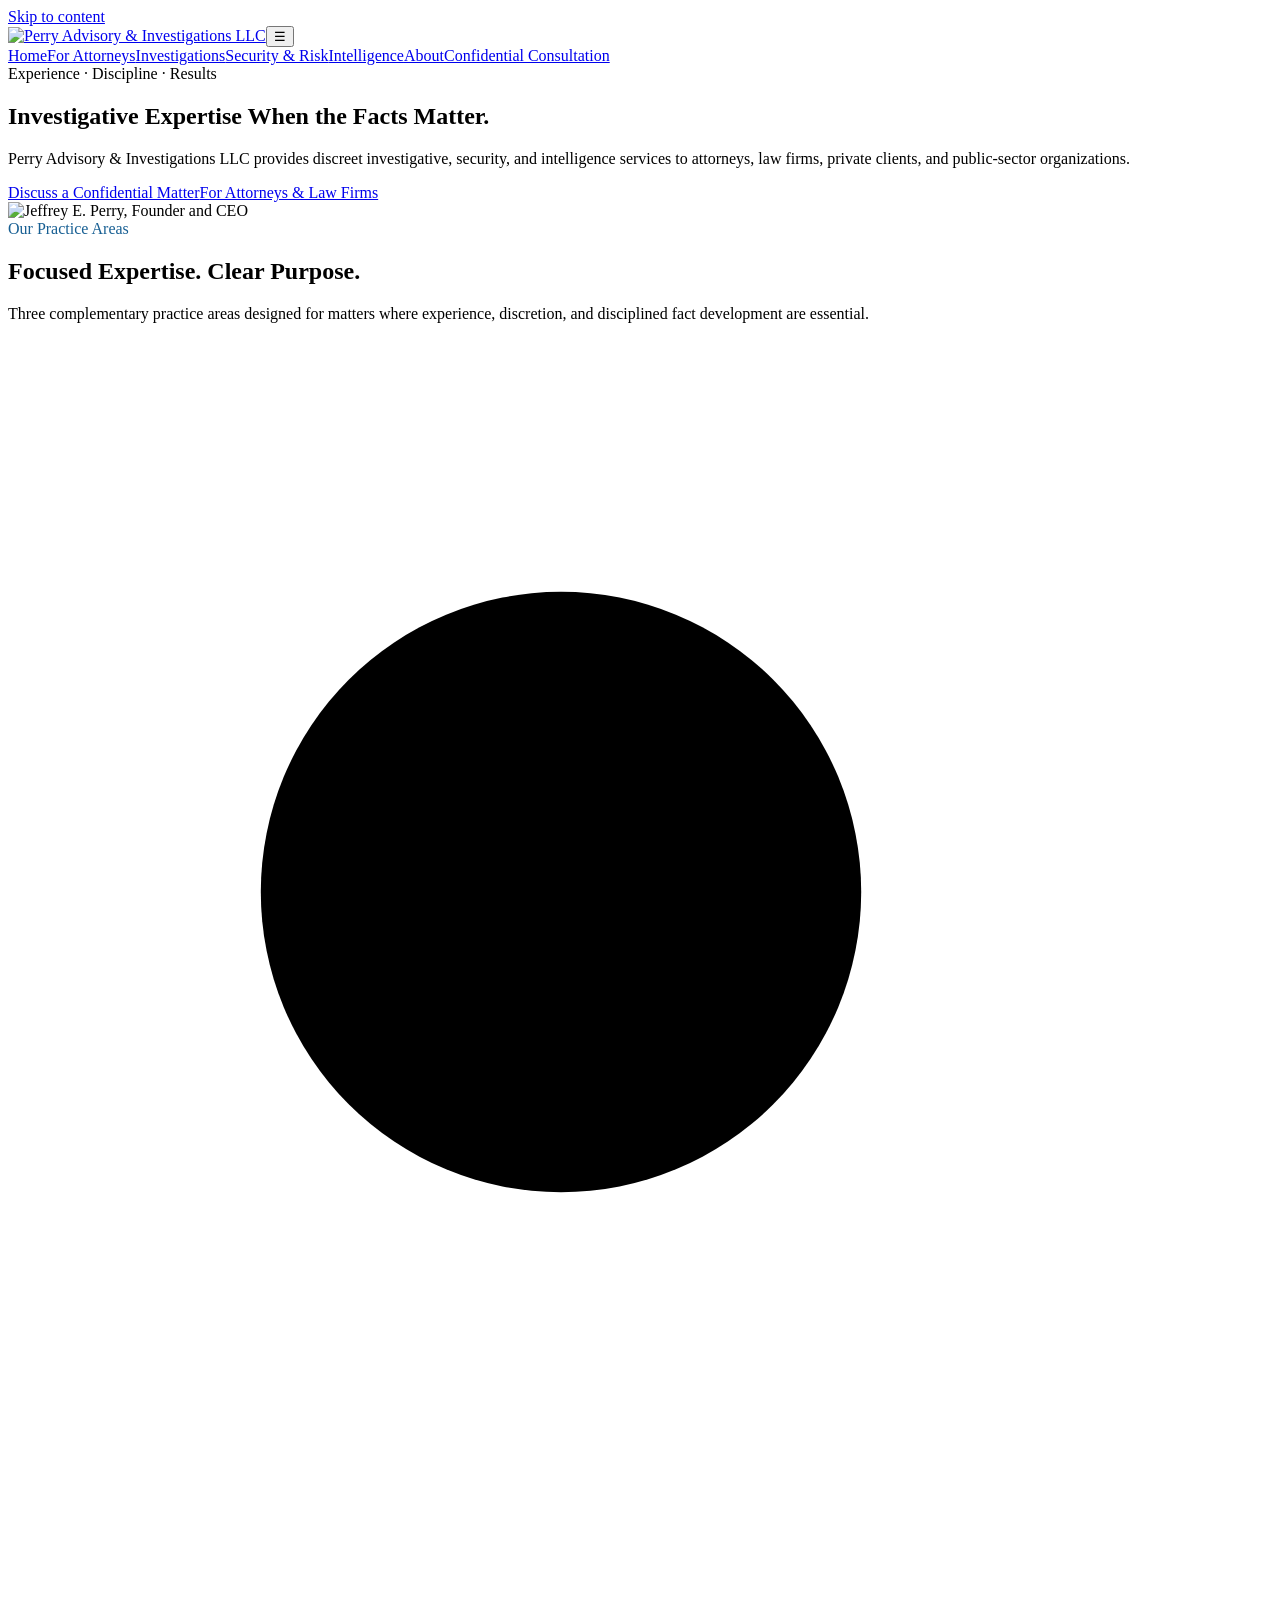
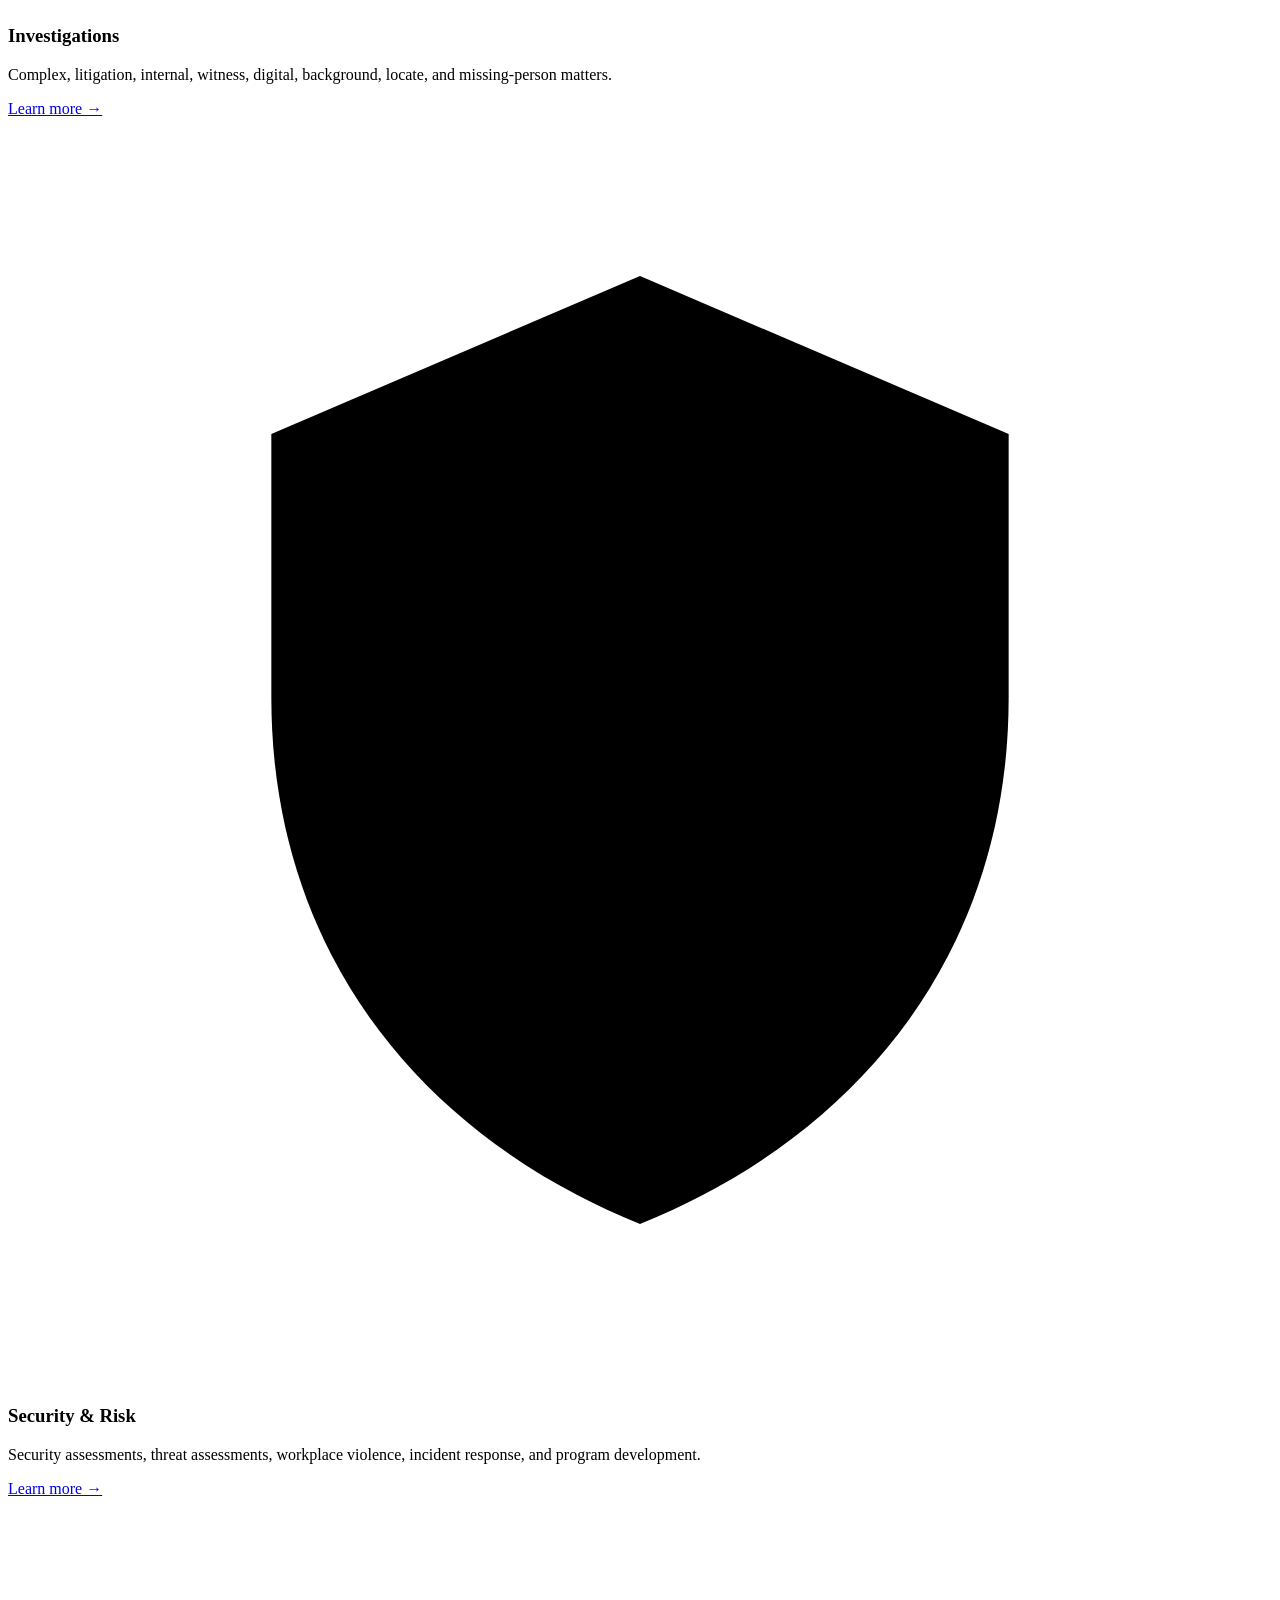
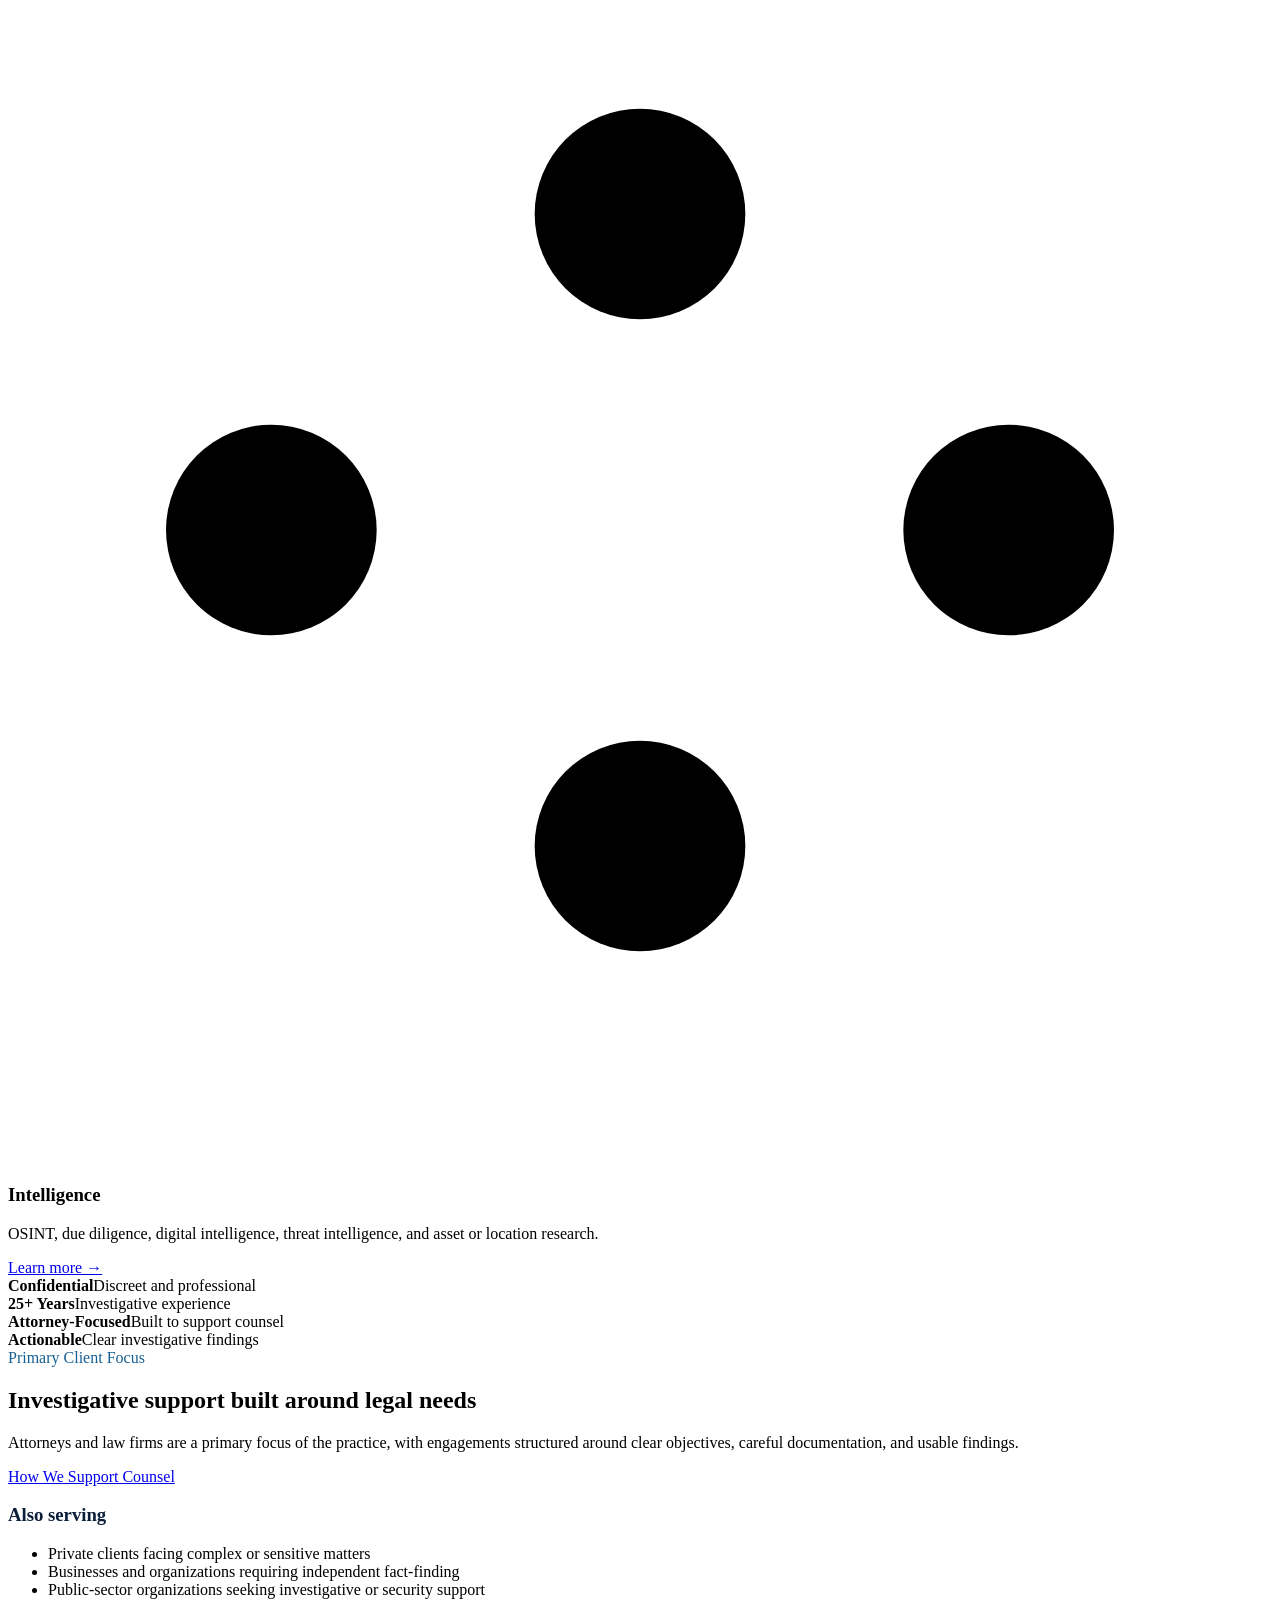
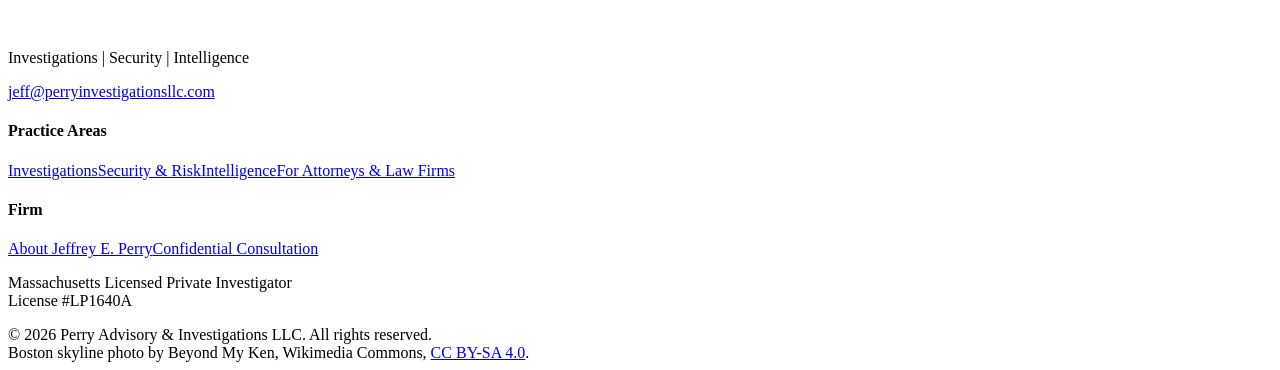
==== index.html @ 4109b333 "Add files via upload" ====
<!doctype html><html lang="en"><head><meta charset="utf-8"><meta name="viewport" content="width=device-width,initial-scale=1"><title>Home | Perry Advisory & Investigations LLC</title><meta name="description" content="Investigations, security, and intelligence services for attorneys, law firms, private clients, and public-sector organizations."><meta name="robots" content="index,follow"><link rel="canonical" href="https://perryinvestigationsllc.com/"><meta property="og:title" content="Home | Perry Advisory & Investigations LLC"><meta property="og:description" content="Investigations, security, and intelligence services for attorneys, law firms, private clients, and public-sector organizations."><meta property="og:type" content="website"><meta property="og:site_name" content="Perry Advisory & Investigations LLC"><meta name="theme-color" content="#0b1f3a"><link rel="icon" type="image/png" href="assets/pai-logo.png"><link rel="stylesheet" href="assets/styles.css"><script type="application/ld+json">{"@context":"https://schema.org","@type":"ProfessionalService","name":"Perry Advisory & Investigations LLC","url":"https://perryinvestigationsllc.com","email":"mailto:jeff@perryinvestigationsllc.com","areaServed":["Massachusetts","New England"],"founder":{"@type":"Person","name":"Jeffrey E. Perry"},"description":"Investigative, security, and intelligence services for attorneys, law firms, private clients, and public-sector organizations."}</script></head><body><a class="skip" href="#main">Skip to content</a><header><div class="container topbar"><a class="brand" href="index.html" aria-label="Perry Advisory & Investigations home"><img src="assets/pai-logo.png" alt="Perry Advisory & Investigations LLC"></a><button class="menu-btn" aria-expanded="false" aria-controls="site-nav" aria-label="Open navigation">☰</button><nav class="nav" id="site-nav"><a class="active" href="index.html">Home</a><a class="" href="attorneys.html">For Attorneys</a><a class="" href="investigations.html">Investigations</a><a class="" href="security.html">Security & Risk</a><a class="" href="intelligence.html">Intelligence</a><a class="" href="about.html">About</a><a class="nav-cta" href="consultation.html">Confidential Consultation</a></nav></div></header><main id="main"><section class="hero"><div class="container hero-inner"><div><div class="eyebrow">Experience · Discipline · Results</div><h1>Investigative Expertise <span class="gold">When the Facts Matter.</span></h1><p>Perry Advisory & Investigations LLC provides discreet investigative, security, and intelligence services to attorneys, law firms, private clients, and public-sector organizations.</p><div class="hero-actions"><a class="button" href="consultation.html">Discuss a Confidential Matter</a><a class="button-outline" href="attorneys.html">For Attorneys & Law Firms</a></div></div><div class="portrait-wrap"><img class="portrait" src="assets/jeffrey-perry.png" alt="Jeffrey E. Perry, Founder and CEO"></div></div></section>
<section class="section"><div class="container center"><div class="eyebrow" style="color:#175f93">Our Practice Areas</div><h2>Focused Expertise. Clear Purpose.</h2><p class="lead">Three complementary practice areas designed for matters where experience, discretion, and disciplined fact development are essential.</p><div class="cards"><article class="card"><div class="icon" aria-hidden="true"><svg viewBox="0 0 24 24"><circle cx="10.5" cy="10.5" r="5.7"></circle><path d="M15 15l5 5"></path><path d="M8.5 8.2c.8-.9 2.2-1.3 3.5-.9"></path></svg></div><h3>Investigations</h3><p>Complex, litigation, internal, witness, digital, background, locate, and missing-person matters.</p><a class="link-arrow" href="investigations.html">Learn more →</a></article><article class="card"><div class="icon" aria-hidden="true"><svg viewBox="0 0 24 24"><path d="M12 3l7 3v5c0 4.8-2.8 8.3-7 10-4.2-1.7-7-5.2-7-10V6l7-3z"></path><path d="M9.5 12l1.7 1.7 3.6-4"></path></svg></div><h3>Security & Risk</h3><p>Security assessments, threat assessments, workplace violence, incident response, and program development.</p><a class="link-arrow" href="security.html">Learn more →</a></article><article class="card"><div class="icon" aria-hidden="true"><svg viewBox="0 0 24 24"><circle cx="5" cy="12" r="2"></circle><circle cx="12" cy="6" r="2"></circle><circle cx="19" cy="12" r="2"></circle><circle cx="12" cy="18" r="2"></circle><path d="M6.7 10.8l3.6-3.6M13.7 7.2l3.6 3.6M17.3 13.2l-3.6 3.6M10.3 16.8l-3.6-3.6"></path></svg></div><h3>Intelligence</h3><p>OSINT, due diligence, digital intelligence, threat intelligence, and asset or location research.</p><a class="link-arrow" href="intelligence.html">Learn more →</a></article></div></div></section>
<section class="trust"><div class="container trust-inner"><div class="metric"><strong>Confidential</strong><span>Discreet and professional</span></div><div class="metric"><strong>25+ Years</strong><span>Investigative experience</span></div><div class="metric"><strong>Attorney-Focused</strong><span>Built to support counsel</span></div><div class="metric"><strong>Actionable</strong><span>Clear investigative findings</span></div></div></section>
<section class="section alt"><div class="container split"><div><div class="eyebrow" style="color:#175f93">Primary Client Focus</div><h2>Investigative support built around legal needs</h2><p class="lead">Attorneys and law firms are a primary focus of the practice, with engagements structured around clear objectives, careful documentation, and usable findings.</p><a class="button" href="attorneys.html">How We Support Counsel</a></div><div><h3 style="color:#0b1f3a">Also serving</h3><ul class="clean-list"><li>Private clients facing complex or sensitive matters</li><li>Businesses and organizations requiring independent fact-finding</li><li>Public-sector organizations seeking investigative or security support</li></ul></div></div></section></main><footer><div class="container footer-inner"><div><img class="footer-logo" src="assets/pai-logo.png" alt=""><p>Investigations | Security | Intelligence</p><p><a href="mailto:jeff@perryinvestigationsllc.com">jeff@perryinvestigationsllc.com</a></p></div><div><h4>Practice Areas</h4><a href="investigations.html">Investigations</a><a href="security.html">Security & Risk</a><a href="intelligence.html">Intelligence</a><a href="attorneys.html">For Attorneys & Law Firms</a></div><div><h4>Firm</h4><a href="about.html">About Jeffrey E. Perry</a><a href="consultation.html">Confidential Consultation</a><p>Massachusetts Licensed Private Investigator<br>License #LP1640A</p></div></div><div class="container footer-bottom">© 2026 Perry Advisory & Investigations LLC. All rights reserved.<div class="credit">Boston skyline photo by Beyond My Ken, Wikimedia Commons, <a href="https://creativecommons.org/licenses/by-sa/4.0/" target="_blank" rel="noopener">CC BY-SA 4.0</a>.</div></div></footer><script src="assets/site.js"></script></body></html>
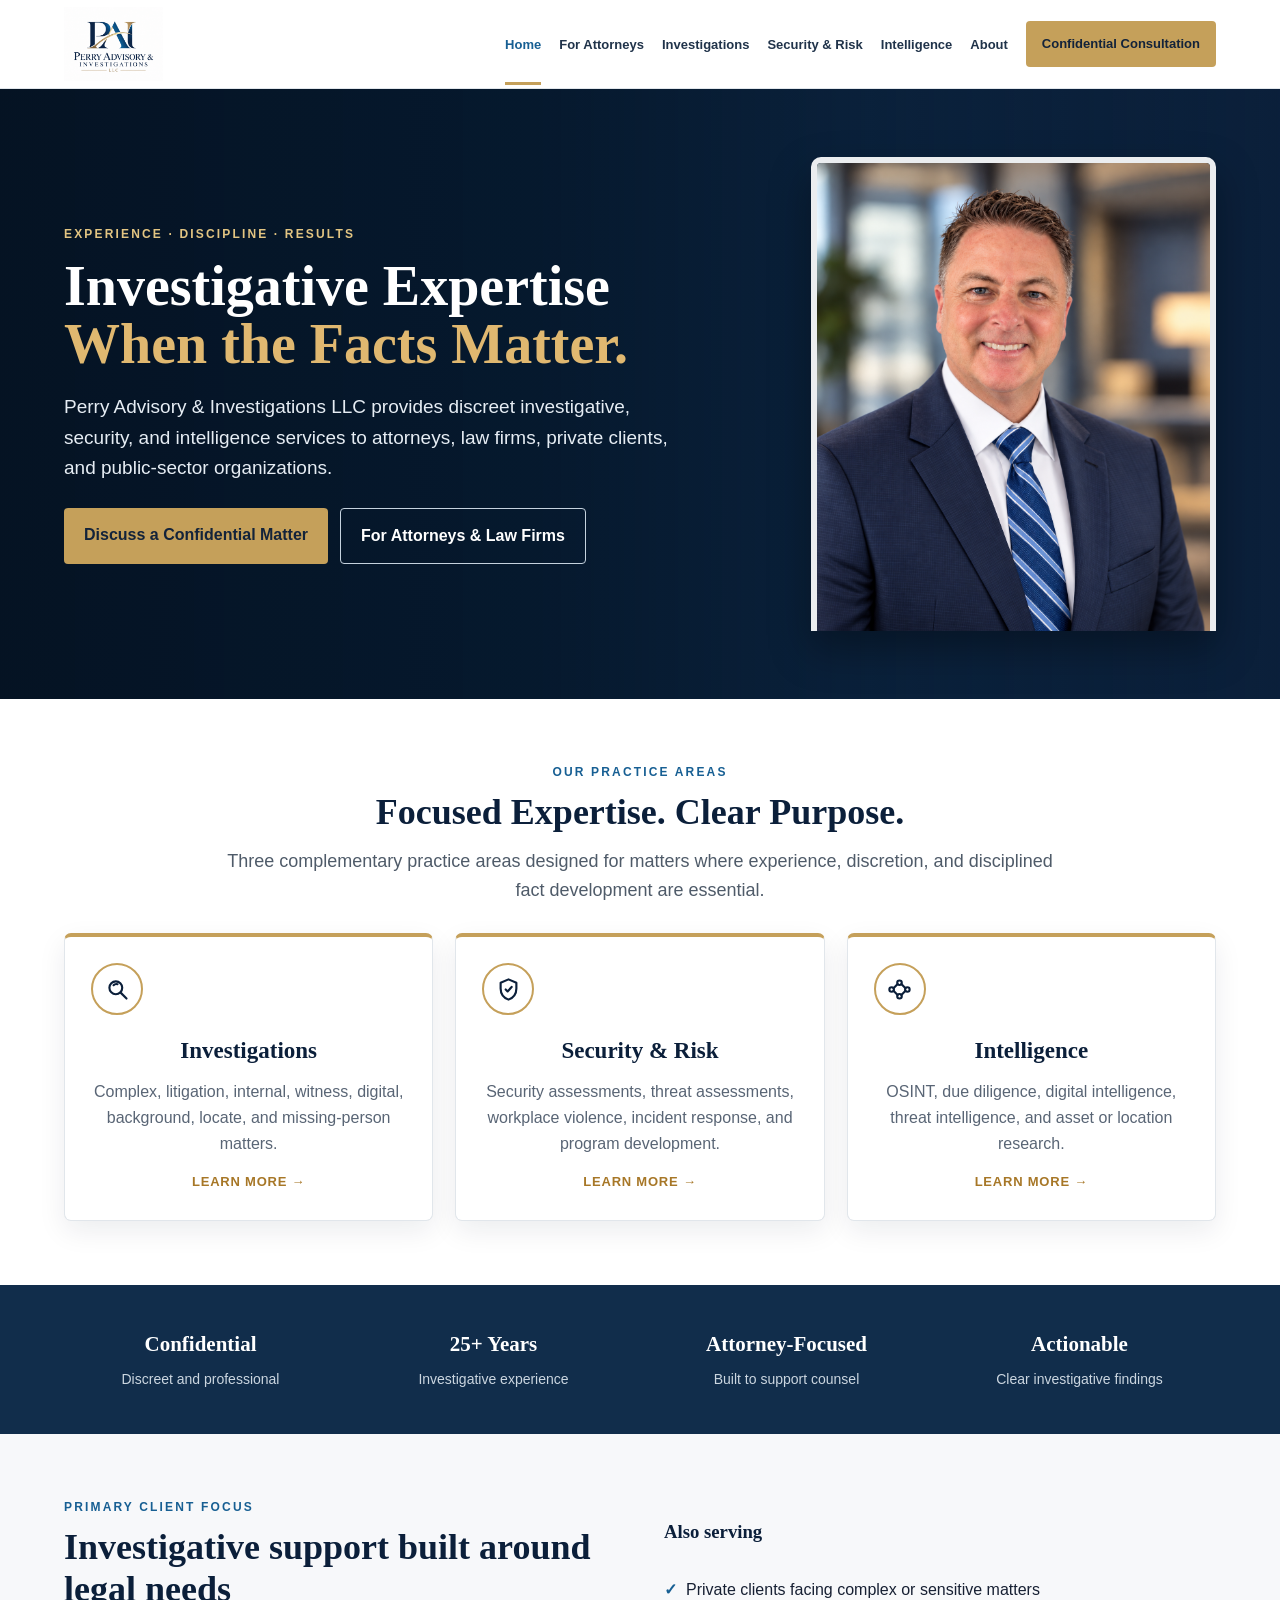
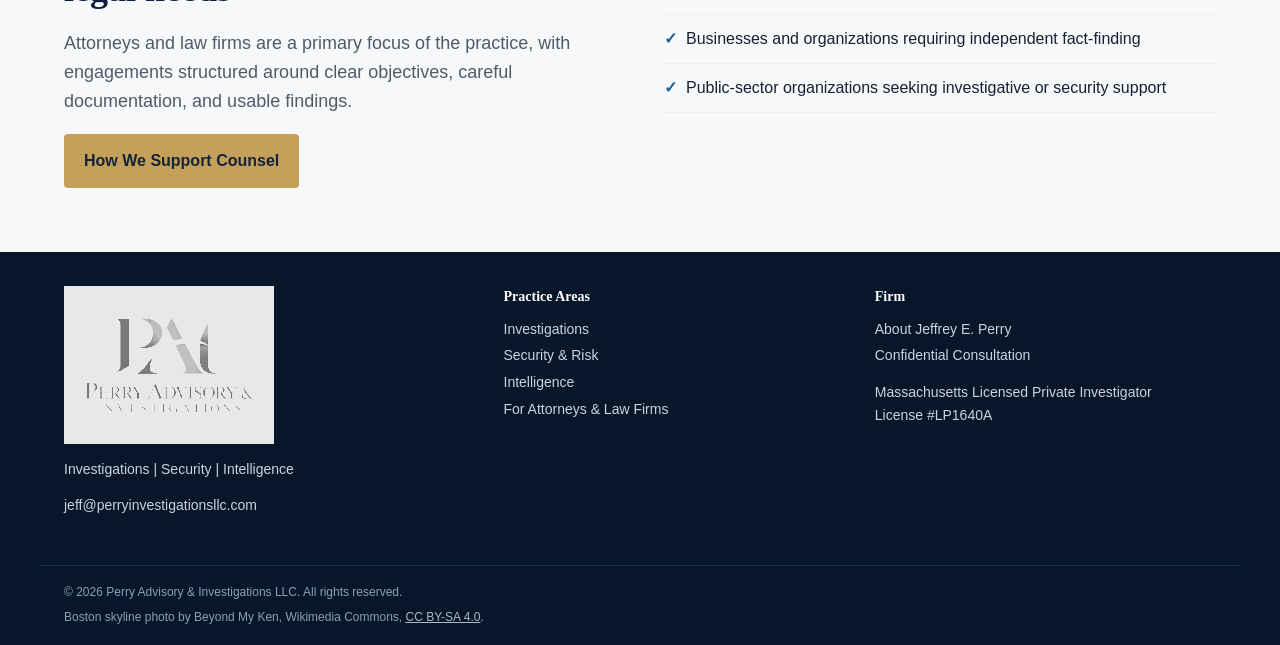
==== commit 0b91fe1b: "Add files via upload" ====
--- a/index.html
+++ b/index.html
@@ -1,4 +1,31 @@
-<!doctype html><html lang="en"><head><meta charset="utf-8"><meta name="viewport" content="width=device-width,initial-scale=1"><title>Home | Perry Advisory & Investigations LLC</title><meta name="description" content="Investigations, security, and intelligence services for attorneys, law firms, private clients, and public-sector organizations."><meta name="robots" content="index,follow"><link rel="canonical" href="https://perryinvestigationsllc.com/"><meta property="og:title" content="Home | Perry Advisory & Investigations LLC"><meta property="og:description" content="Investigations, security, and intelligence services for attorneys, law firms, private clients, and public-sector organizations."><meta property="og:type" content="website"><meta property="og:site_name" content="Perry Advisory & Investigations LLC"><meta name="theme-color" content="#0b1f3a"><link rel="icon" type="image/png" href="assets/pai-logo.png"><link rel="stylesheet" href="assets/styles.css"><script type="application/ld+json">{"@context":"https://schema.org","@type":"ProfessionalService","name":"Perry Advisory & Investigations LLC","url":"https://perryinvestigationsllc.com","email":"mailto:jeff@perryinvestigationsllc.com","areaServed":["Massachusetts","New England"],"founder":{"@type":"Person","name":"Jeffrey E. Perry"},"description":"Investigative, security, and intelligence services for attorneys, law firms, private clients, and public-sector organizations."}</script></head><body><a class="skip" href="#main">Skip to content</a><header><div class="container topbar"><a class="brand" href="index.html" aria-label="Perry Advisory & Investigations home"><img src="assets/pai-logo.png" alt="Perry Advisory & Investigations LLC"></a><button class="menu-btn" aria-expanded="false" aria-controls="site-nav" aria-label="Open navigation">☰</button><nav class="nav" id="site-nav"><a class="active" href="index.html">Home</a><a class="" href="attorneys.html">For Attorneys</a><a class="" href="investigations.html">Investigations</a><a class="" href="security.html">Security & Risk</a><a class="" href="intelligence.html">Intelligence</a><a class="" href="about.html">About</a><a class="nav-cta" href="consultation.html">Confidential Consultation</a></nav></div></header><main id="main"><section class="hero"><div class="container hero-inner"><div><div class="eyebrow">Experience · Discipline · Results</div><h1>Investigative Expertise <span class="gold">When the Facts Matter.</span></h1><p>Perry Advisory & Investigations LLC provides discreet investigative, security, and intelligence services to attorneys, law firms, private clients, and public-sector organizations.</p><div class="hero-actions"><a class="button" href="consultation.html">Discuss a Confidential Matter</a><a class="button-outline" href="attorneys.html">For Attorneys & Law Firms</a></div></div><div class="portrait-wrap"><img class="portrait" src="assets/jeffrey-perry.png" alt="Jeffrey E. Perry, Founder and CEO"></div></div></section>
+<!doctype html><html lang="en"><head><meta charset="utf-8"><meta name="viewport" content="width=device-width,initial-scale=1"><title>Home | Perry Advisory & Investigations LLC</title><meta name="description" content="Investigations, security, and intelligence services for attorneys, law firms, private clients, and public-sector organizations."><meta name="robots" content="index,follow"><link rel="canonical" href="https://perryinvestigationsllc.com/"><meta property="og:title" content="Home | Perry Advisory & Investigations LLC"><meta property="og:description" content="Investigations, security, and intelligence services for attorneys, law firms, private clients, and public-sector organizations."><meta property="og:type" content="website"><meta property="og:site_name" content="Perry Advisory & Investigations LLC"><meta name="theme-color" content="#0b1f3a"><link rel="icon" type="image/png" href="[data-uri]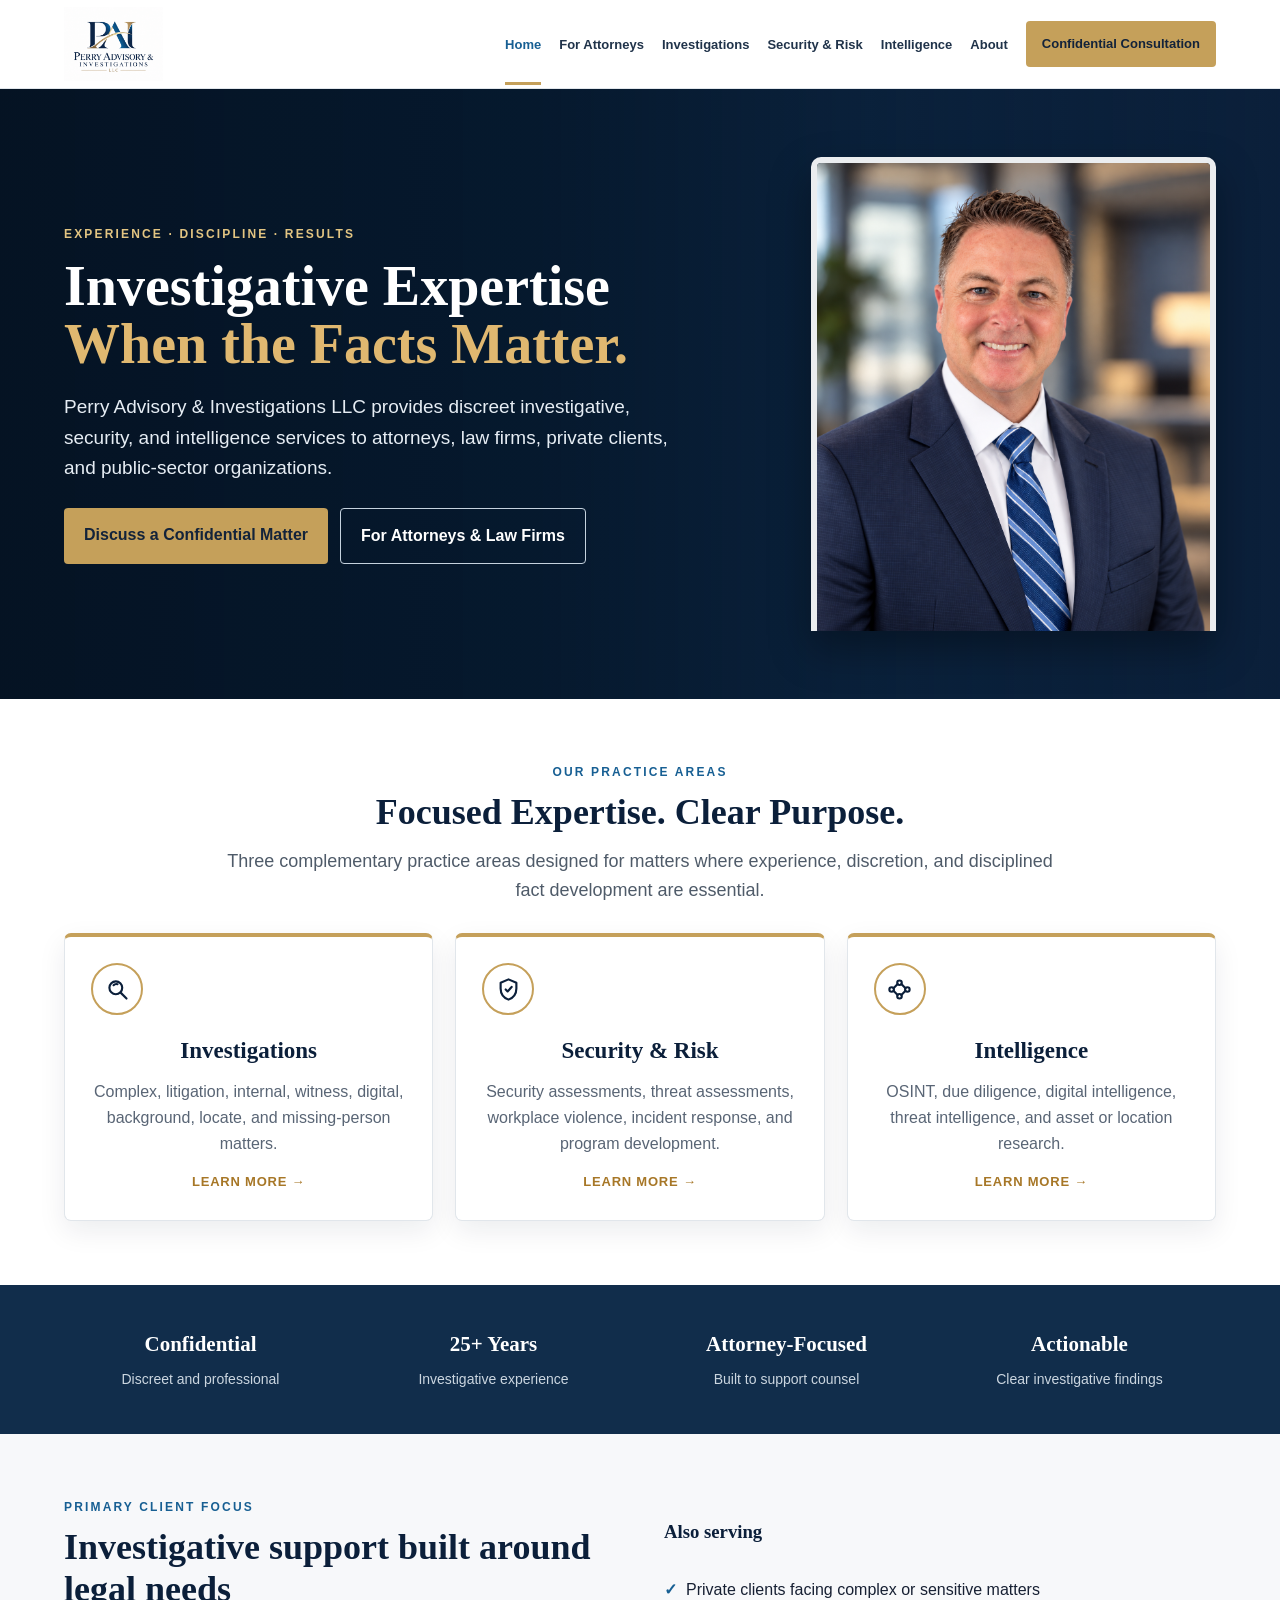
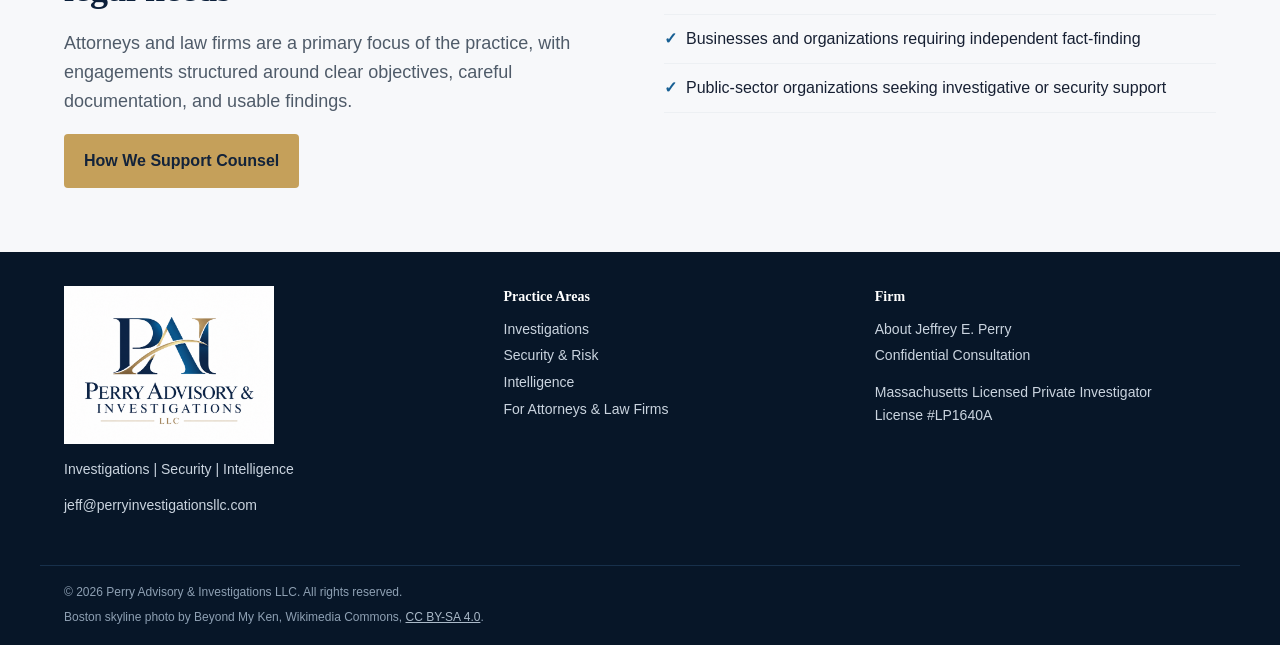
==== commit 93d4ea5f: "Add files via upload" ====
--- a/index.html
+++ b/index.html
@@ -9,7 +9,7 @@
 .trust{background:var(--navy2);color:#fff}.trust-inner{padding:42px 24px;display:grid;grid-template-columns:repeat(4,1fr);gap:20px;text-align:center}.metric strong{display:block;font-family:Georgia,serif;font-size:21px;color:#fff;margin-bottom:5px}.metric span{color:#cbd6e0;font-size:14px}
 .page-hero{background:linear-gradient(135deg,var(--navy),var(--navy2));color:#fff;padding:64px 0}.page-hero h1{font-size:46px;margin:8px 0 12px}.page-hero p{max-width:820px;color:#dfe8f0;font-size:18px;margin:0}.split{display:grid;grid-template-columns:1fr 1fr;gap:48px;align-items:start}.service-list{display:grid;grid-template-columns:repeat(2,1fr);gap:12px 30px;margin-top:20px}.service-item{padding:22px 0;border-bottom:1px solid var(--line)}.service-item h3{font-size:21px;color:var(--navy);margin:0 0 8px}.service-item p{margin:0;color:var(--muted)}.clean-list{list-style:none;padding:0;margin:0}.clean-list li{padding:11px 0 11px 22px;position:relative;border-bottom:1px solid #edf0f3}.clean-list li:before{content:'✓';position:absolute;left:0;color:var(--blue);font-weight:900}.process{display:grid;grid-template-columns:repeat(4,1fr);gap:18px;margin-top:26px}.step{background:#fff;border:1px solid var(--line);border-radius:7px;padding:20px}.step b{display:block;color:var(--gold);font-size:13px;text-transform:uppercase;letter-spacing:.08em;margin-bottom:6px}.step strong{color:var(--navy);font-family:Georgia,serif;font-size:19px}.bio-grid{display:grid;grid-template-columns:.72fr 1.28fr;gap:44px;align-items:start}.bio-photo{border-radius:10px;overflow:hidden;border:1px solid var(--line);box-shadow:var(--shadow)}.bio-copy p{color:#4f5b69;margin-top:0}.credentials{display:grid;grid-template-columns:repeat(2,1fr);gap:16px;margin-top:25px}.credential{background:#fff;border:1px solid var(--line);border-left:4px solid var(--gold);padding:18px;border-radius:6px}.credential strong{color:var(--navy)}
 .contact-grid{display:grid;grid-template-columns:.85fr 1.15fr;gap:42px;align-items:start}.contact-card{background:var(--paper);border:1px solid var(--line);border-radius:8px;padding:26px}.contact-card a{color:var(--blue);font-weight:700}.form label{display:block;font-weight:700;color:var(--navy);margin-bottom:6px}.form input,.form select,.form textarea{width:100%;padding:12px 13px;border:1px solid #c8d1da;border-radius:6px;font:inherit;margin-bottom:16px;background:#fff}.form textarea{min-height:160px;resize:vertical}.form button{border:0;cursor:pointer}.note{font-size:13px;color:#6b7581}.callout{background:var(--navy2);color:#fff}.callout .container{padding-top:38px;padding-bottom:38px;display:flex;justify-content:space-between;align-items:center;gap:24px}.callout h2{color:#fff;font-size:29px;margin:0}.callout p{color:#cbd6e0;margin:6px 0 0}.legal{font-size:13px;color:#77818d;max-width:900px}
-footer{background:#071628;color:#cad4df}.footer-inner{padding:34px 24px;display:grid;grid-template-columns:1.2fr 1fr 1fr;gap:30px;align-items:start;font-size:14px}.footer-logo{width:210px;filter:brightness(4) grayscale(1);opacity:.9}.footer-inner h4{color:#fff;margin:0 0 9px;font-family:Georgia,serif}.footer-inner a{display:block;color:#cad4df;margin:4px 0}.footer-bottom{border-top:1px solid #17304b;padding:17px 24px;color:#8ea0b3;font-size:12px}.credit{margin-top:6px}.credit a{display:inline;color:#aab9c8;text-decoration:underline}
+footer{background:#071628;color:#cad4df}.footer-inner{padding:34px 24px;display:grid;grid-template-columns:1.2fr 1fr 1fr;gap:30px;align-items:start;font-size:14px}.footer-logo{width:210px;display:block;filter:none;opacity:1}.footer-inner h4{color:#fff;margin:0 0 9px;font-family:Georgia,serif}.footer-inner a{display:block;color:#cad4df;margin:4px 0}.footer-bottom{border-top:1px solid #17304b;padding:17px 24px;color:#8ea0b3;font-size:12px}.credit{margin-top:6px}.credit a{display:inline;color:#aab9c8;text-decoration:underline}
 @media(max-width:960px){.menu-btn{display:block}.nav{display:none;position:absolute;top:88px;left:0;right:0;background:#fff;border-bottom:1px solid var(--line);padding:12px 24px 20px;flex-direction:column;align-items:flex-start;gap:0;box-shadow:0 12px 25px rgba(0,0,0,.08)}.nav.open{display:flex}.nav a{padding:10px 0;border:0;width:100%}.nav-cta{margin-top:8px;width:auto!important}.hero-inner,.split,.bio-grid,.contact-grid{grid-template-columns:1fr}.hero-inner{min-height:auto}.portrait-wrap{justify-content:center}.cards{grid-template-columns:1fr}.service-list{grid-template-columns:1fr}.process{grid-template-columns:repeat(2,1fr)}.trust-inner{grid-template-columns:repeat(2,1fr)}.footer-inner{grid-template-columns:1fr 1fr}.brand img{width:220px}}
 @media(max-width:620px){.container{padding-left:18px;padding-right:18px}.brand img{width:195px}.topbar{min-height:78px}.nav{top:78px}.hero-inner{padding:50px 18px 0}.hero h1{font-size:42px}.page-hero h1{font-size:38px}.section{padding:50px 0}.section h2{font-size:31px}.process,.trust-inner,.credentials,.footer-inner{grid-template-columns:1fr}.callout .container{flex-direction:column;align-items:flex-start}.portrait{width:330px}}
 
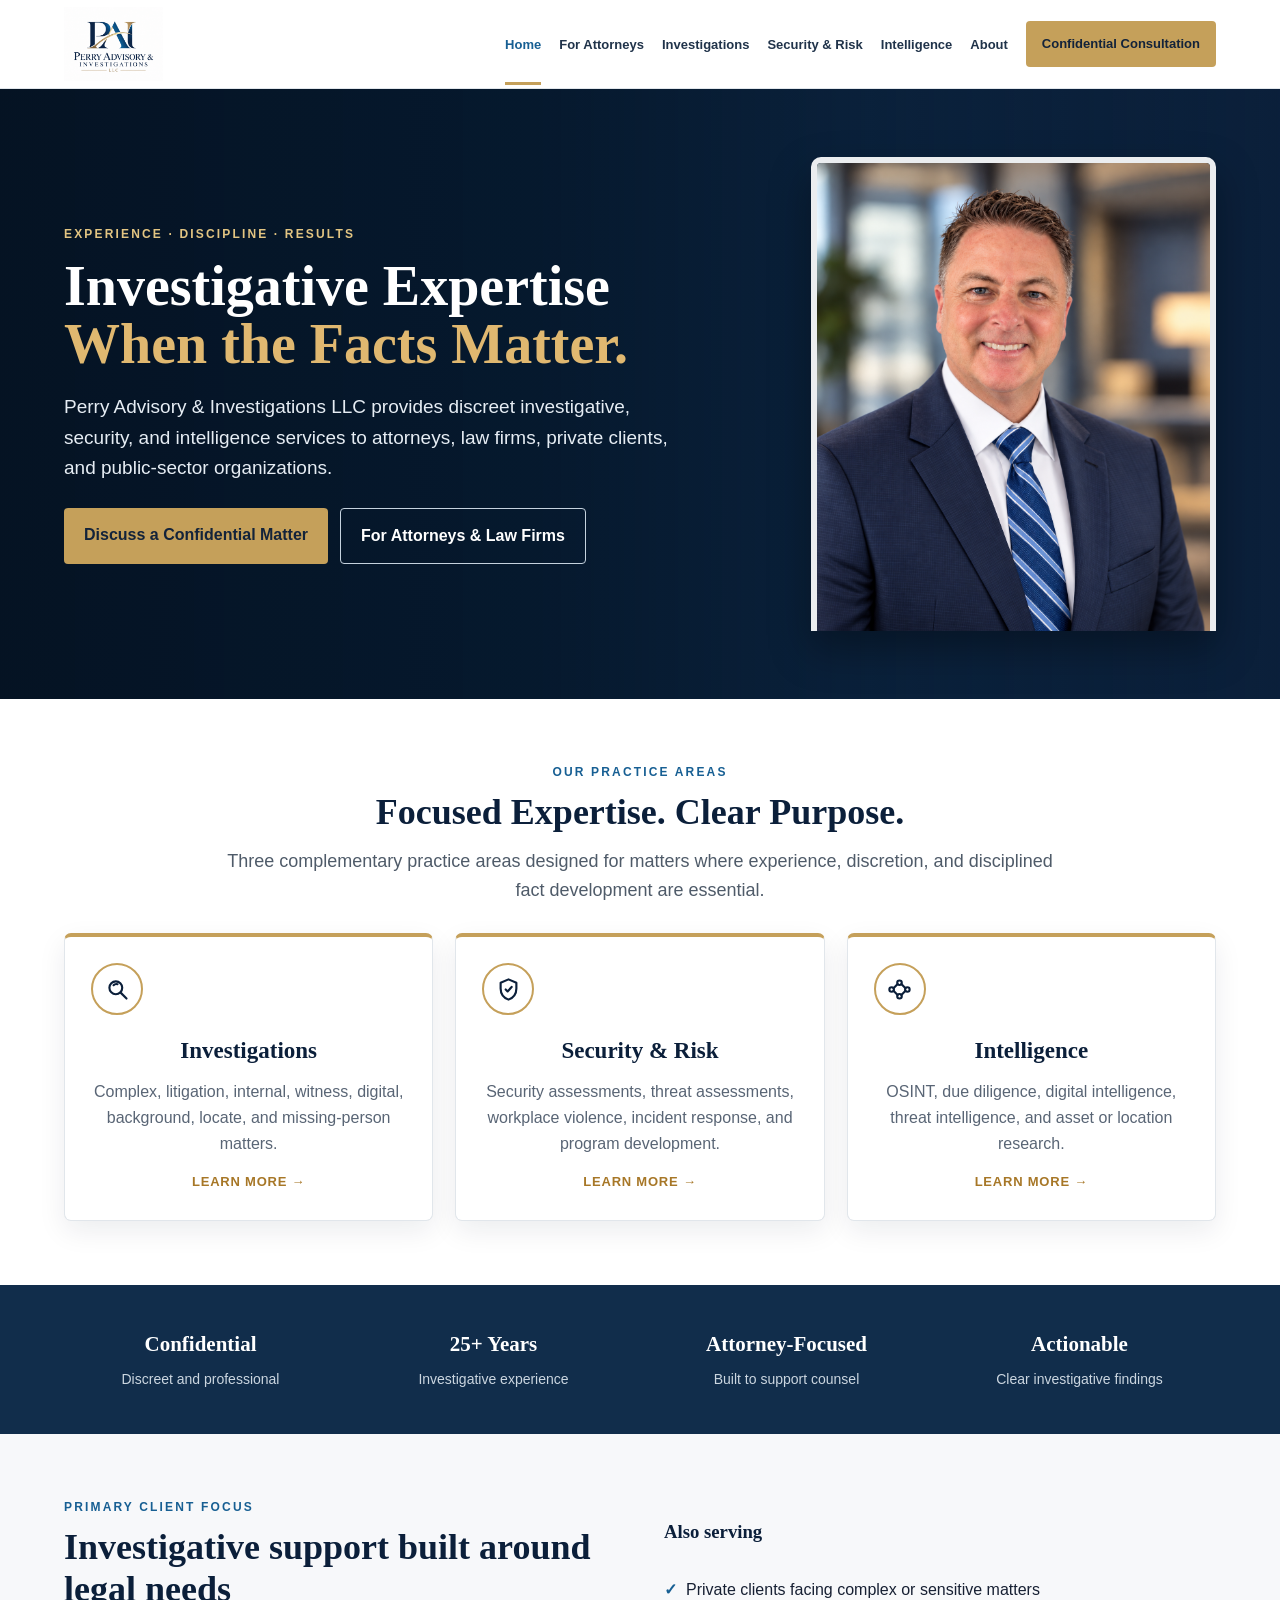
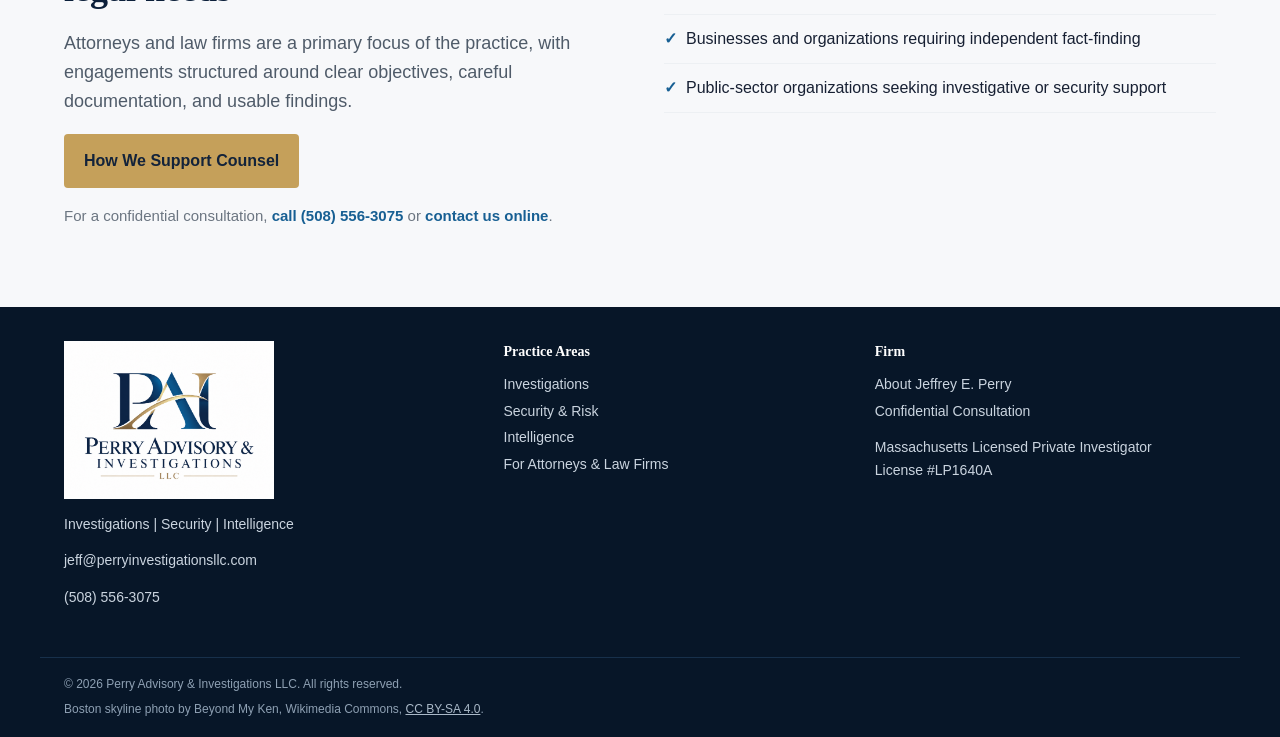
==== commit 5ec6a464: "Add files via upload" ====
--- a/index.html
+++ b/index.html
@@ -13,10 +13,10 @@
 @media(max-width:960px){.menu-btn{display:block}.nav{display:none;position:absolute;top:88px;left:0;right:0;background:#fff;border-bottom:1px solid var(--line);padding:12px 24px 20px;flex-direction:column;align-items:flex-start;gap:0;box-shadow:0 12px 25px rgba(0,0,0,.08)}.nav.open{display:flex}.nav a{padding:10px 0;border:0;width:100%}.nav-cta{margin-top:8px;width:auto!important}.hero-inner,.split,.bio-grid,.contact-grid{grid-template-columns:1fr}.hero-inner{min-height:auto}.portrait-wrap{justify-content:center}.cards{grid-template-columns:1fr}.service-list{grid-template-columns:1fr}.process{grid-template-columns:repeat(2,1fr)}.trust-inner{grid-template-columns:repeat(2,1fr)}.footer-inner{grid-template-columns:1fr 1fr}.brand img{width:220px}}
 @media(max-width:620px){.container{padding-left:18px;padding-right:18px}.brand img{width:195px}.topbar{min-height:78px}.nav{top:78px}.hero-inner{padding:50px 18px 0}.hero h1{font-size:42px}.page-hero h1{font-size:38px}.section{padding:50px 0}.section h2{font-size:31px}.process,.trust-inner,.credentials,.footer-inner{grid-template-columns:1fr}.callout .container{flex-direction:column;align-items:flex-start}.portrait{width:330px}}
 
-</style><script type="application/ld+json">{"@context":"https://schema.org","@type":"ProfessionalService","name":"Perry Advisory & Investigations LLC","url":"https://perryinvestigationsllc.com","email":"mailto:jeff@perryinvestigationsllc.com","areaServed":["Massachusetts","New England"],"founder":{"@type":"Person","name":"Jeffrey E. Perry"},"description":"Investigative, security, and intelligence services for attorneys, law firms, private clients, and public-sector organizations."}</script></head><body><a class="skip" href="#main">Skip to content</a><header><div class="container topbar"><a class="brand" href="index.html" aria-label="Perry Advisory & Investigations home"><img src="[data-uri]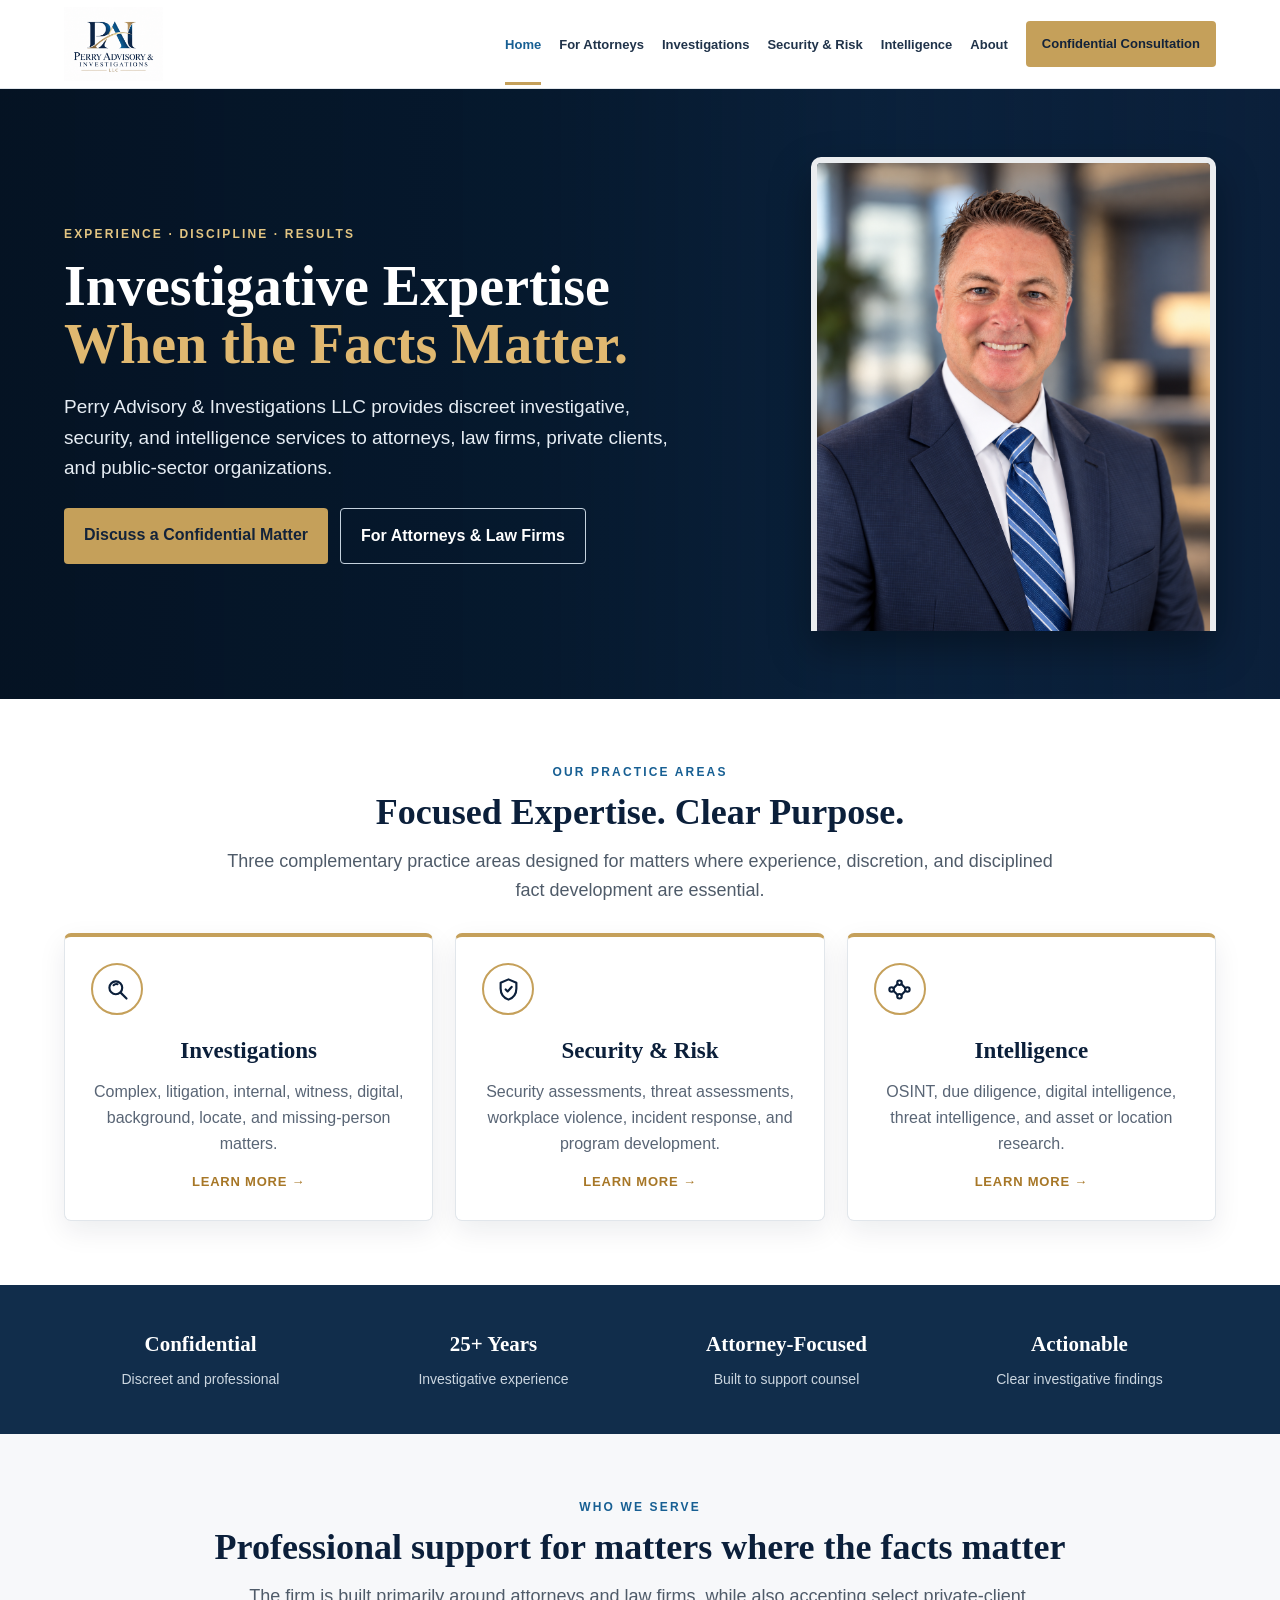
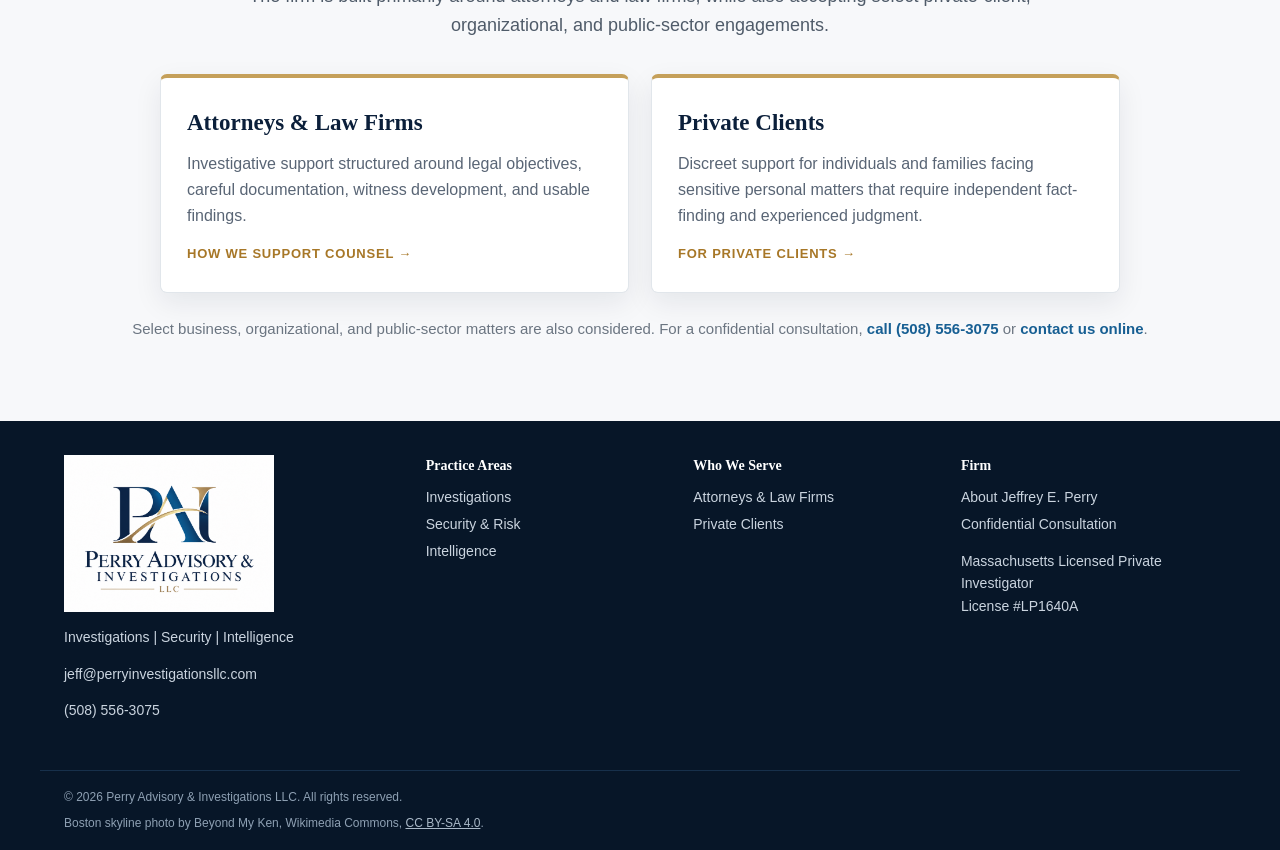
==== commit d9bddb12: "Add files via upload" ====
--- a/index.html
+++ b/index.html
@@ -9,14 +9,14 @@
 .trust{background:var(--navy2);color:#fff}.trust-inner{padding:42px 24px;display:grid;grid-template-columns:repeat(4,1fr);gap:20px;text-align:center}.metric strong{display:block;font-family:Georgia,serif;font-size:21px;color:#fff;margin-bottom:5px}.metric span{color:#cbd6e0;font-size:14px}
 .page-hero{background:linear-gradient(135deg,var(--navy),var(--navy2));color:#fff;padding:64px 0}.page-hero h1{font-size:46px;margin:8px 0 12px}.page-hero p{max-width:820px;color:#dfe8f0;font-size:18px;margin:0}.split{display:grid;grid-template-columns:1fr 1fr;gap:48px;align-items:start}.service-list{display:grid;grid-template-columns:repeat(2,1fr);gap:12px 30px;margin-top:20px}.service-item{padding:22px 0;border-bottom:1px solid var(--line)}.service-item h3{font-size:21px;color:var(--navy);margin:0 0 8px}.service-item p{margin:0;color:var(--muted)}.clean-list{list-style:none;padding:0;margin:0}.clean-list li{padding:11px 0 11px 22px;position:relative;border-bottom:1px solid #edf0f3}.clean-list li:before{content:'✓';position:absolute;left:0;color:var(--blue);font-weight:900}.process{display:grid;grid-template-columns:repeat(4,1fr);gap:18px;margin-top:26px}.step{background:#fff;border:1px solid var(--line);border-radius:7px;padding:20px}.step b{display:block;color:var(--gold);font-size:13px;text-transform:uppercase;letter-spacing:.08em;margin-bottom:6px}.step strong{color:var(--navy);font-family:Georgia,serif;font-size:19px}.bio-grid{display:grid;grid-template-columns:.72fr 1.28fr;gap:44px;align-items:start}.bio-photo{border-radius:10px;overflow:hidden;border:1px solid var(--line);box-shadow:var(--shadow)}.bio-copy p{color:#4f5b69;margin-top:0}.credentials{display:grid;grid-template-columns:repeat(2,1fr);gap:16px;margin-top:25px}.credential{background:#fff;border:1px solid var(--line);border-left:4px solid var(--gold);padding:18px;border-radius:6px}.credential strong{color:var(--navy)}
 .contact-grid{display:grid;grid-template-columns:.85fr 1.15fr;gap:42px;align-items:start}.contact-card{background:var(--paper);border:1px solid var(--line);border-radius:8px;padding:26px}.contact-card a{color:var(--blue);font-weight:700}.form label{display:block;font-weight:700;color:var(--navy);margin-bottom:6px}.form input,.form select,.form textarea{width:100%;padding:12px 13px;border:1px solid #c8d1da;border-radius:6px;font:inherit;margin-bottom:16px;background:#fff}.form textarea{min-height:160px;resize:vertical}.form button{border:0;cursor:pointer}.note{font-size:13px;color:#6b7581}.callout{background:var(--navy2);color:#fff}.callout .container{padding-top:38px;padding-bottom:38px;display:flex;justify-content:space-between;align-items:center;gap:24px}.callout h2{color:#fff;font-size:29px;margin:0}.callout p{color:#cbd6e0;margin:6px 0 0}.legal{font-size:13px;color:#77818d;max-width:900px}
-footer{background:#071628;color:#cad4df}.footer-inner{padding:34px 24px;display:grid;grid-template-columns:1.2fr 1fr 1fr;gap:30px;align-items:start;font-size:14px}.footer-logo{width:210px;display:block;filter:none;opacity:1}.footer-inner h4{color:#fff;margin:0 0 9px;font-family:Georgia,serif}.footer-inner a{display:block;color:#cad4df;margin:4px 0}.footer-bottom{border-top:1px solid #17304b;padding:17px 24px;color:#8ea0b3;font-size:12px}.credit{margin-top:6px}.credit a{display:inline;color:#aab9c8;text-decoration:underline}
+footer{background:#071628;color:#cad4df}.footer-inner{padding:34px 24px;display:grid;grid-template-columns:1.25fr .9fr .9fr .95fr;gap:26px;align-items:start;font-size:14px}.footer-logo{width:210px;display:block;filter:none;opacity:1}.footer-inner h4{color:#fff;margin:0 0 9px;font-family:Georgia,serif}.footer-inner a{display:block;color:#cad4df;margin:4px 0}.footer-bottom{border-top:1px solid #17304b;padding:17px 24px;color:#8ea0b3;font-size:12px}.credit{margin-top:6px}.credit a{display:inline;color:#aab9c8;text-decoration:underline}
 @media(max-width:960px){.menu-btn{display:block}.nav{display:none;position:absolute;top:88px;left:0;right:0;background:#fff;border-bottom:1px solid var(--line);padding:12px 24px 20px;flex-direction:column;align-items:flex-start;gap:0;box-shadow:0 12px 25px rgba(0,0,0,.08)}.nav.open{display:flex}.nav a{padding:10px 0;border:0;width:100%}.nav-cta{margin-top:8px;width:auto!important}.hero-inner,.split,.bio-grid,.contact-grid{grid-template-columns:1fr}.hero-inner{min-height:auto}.portrait-wrap{justify-content:center}.cards{grid-template-columns:1fr}.service-list{grid-template-columns:1fr}.process{grid-template-columns:repeat(2,1fr)}.trust-inner{grid-template-columns:repeat(2,1fr)}.footer-inner{grid-template-columns:1fr 1fr}.brand img{width:220px}}
 @media(max-width:620px){.container{padding-left:18px;padding-right:18px}.brand img{width:195px}.topbar{min-height:78px}.nav{top:78px}.hero-inner{padding:50px 18px 0}.hero h1{font-size:42px}.page-hero h1{font-size:38px}.section{padding:50px 0}.section h2{font-size:31px}.process,.trust-inner,.credentials,.footer-inner{grid-template-columns:1fr}.callout .container{flex-direction:column;align-items:flex-start}.portrait{width:330px}}
 
 </style><script type="application/ld+json">{"@context":"https://schema.org","@type":"ProfessionalService","name":"Perry Advisory & Investigations LLC","url":"https://perryinvestigationsllc.com","email":"mailto:jeff@perryinvestigationsllc.com","telephone":"+15085563075","areaServed":["Massachusetts","New England"],"founder":{"@type":"Person","name":"Jeffrey E. Perry"},"description":"Investigative, security, and intelligence services for attorneys, law firms, private clients, and public-sector organizations."}</script></head><body><a class="skip" href="#main">Skip to content</a><header><div class="container topbar"><a class="brand" href="index.html" aria-label="Perry Advisory & Investigations home"><img src="[data-uri]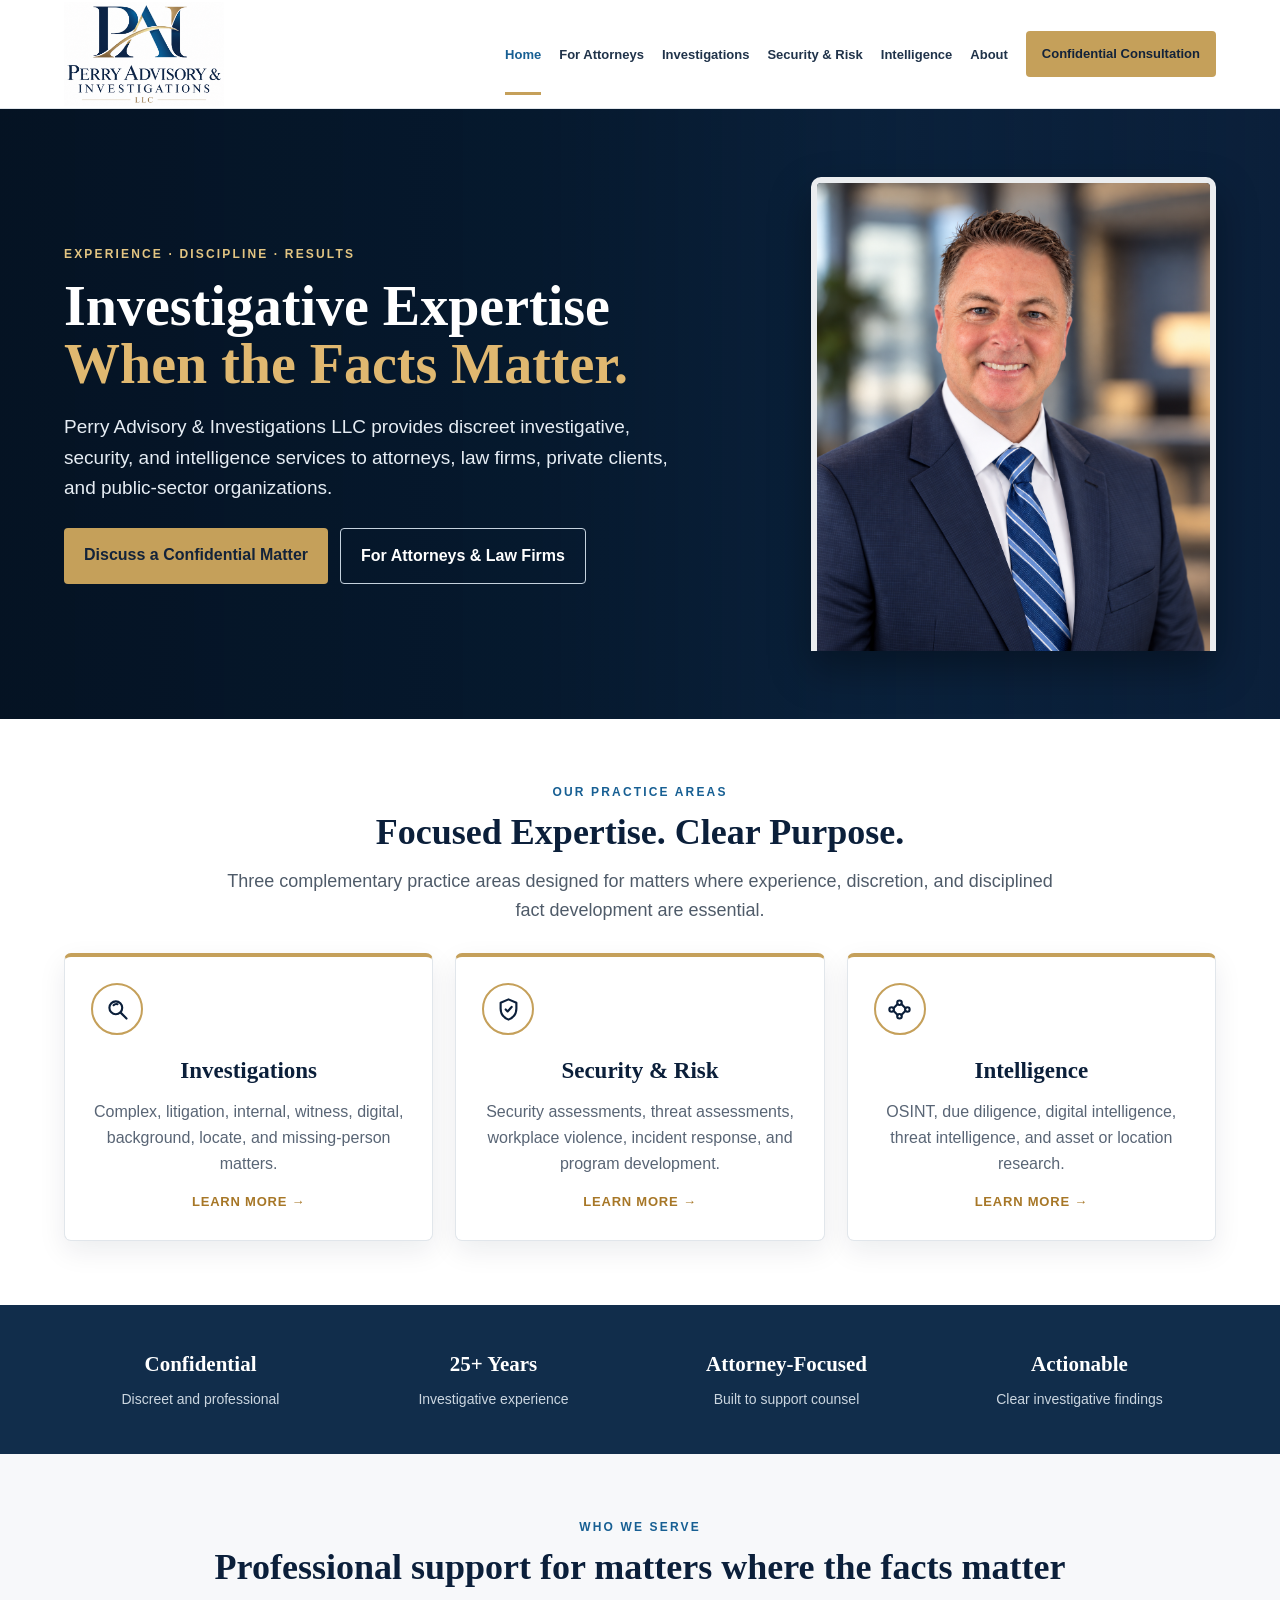
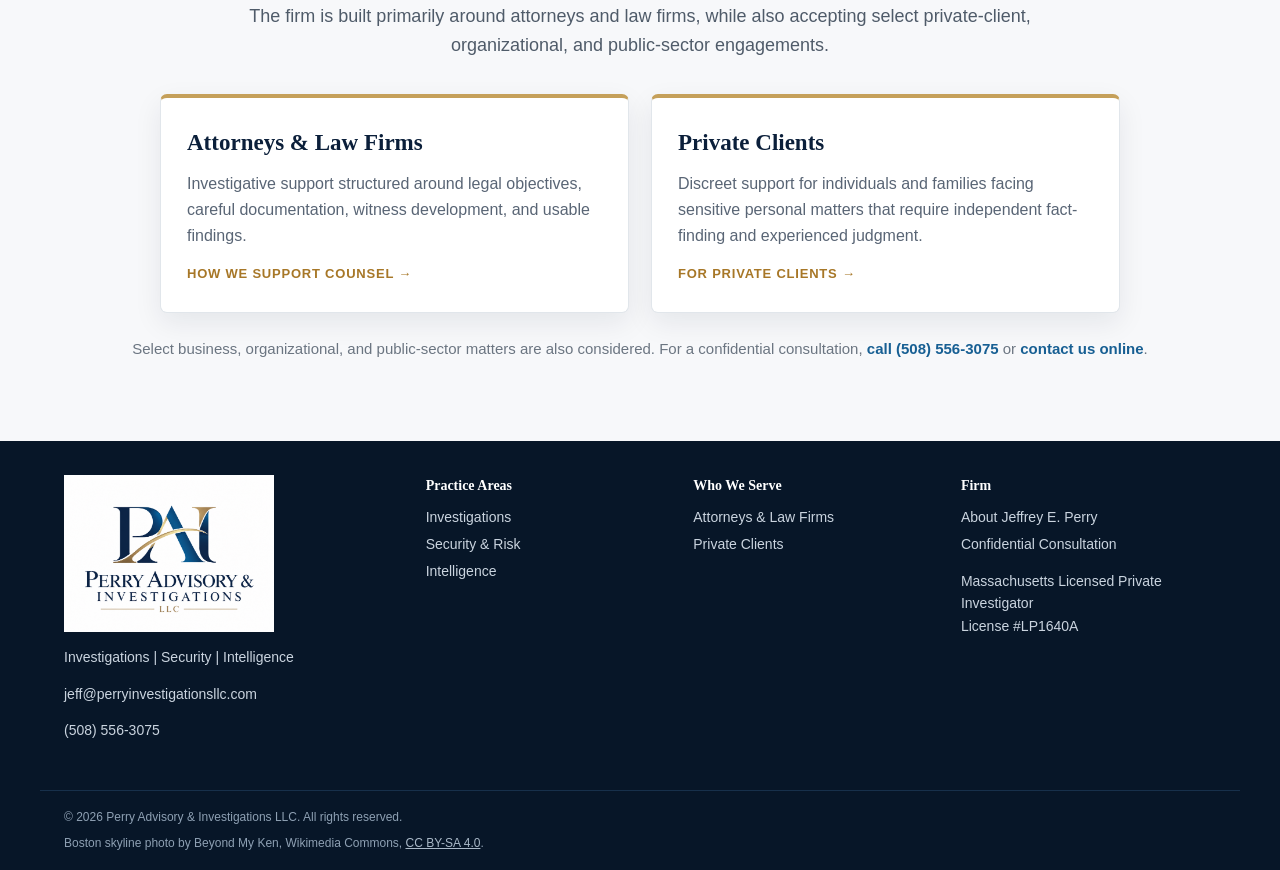
==== commit e0593497: "Add files via upload" ====
--- a/index.html
+++ b/index.html
@@ -3,17 +3,17 @@
 :root{--navy:#0b1f3a;--navy2:#112d4b;--blue:#175f93;--gold:#c5a05a;--gold2:#e0b870;--ink:#172033;--muted:#596575;--paper:#f7f8fa;--line:#e1e6eb;--white:#fff;--shadow:0 10px 28px rgba(9,28,49,.08)}
 *{box-sizing:border-box}html{scroll-behavior:smooth}body{margin:0;font-family:Arial,Helvetica,sans-serif;color:var(--ink);background:#fff;line-height:1.62}a{color:inherit;text-decoration:none}img{max-width:100%;display:block}.container{max-width:1200px;margin:auto;padding:0 24px}.sr-only{position:absolute;width:1px;height:1px;padding:0;margin:-1px;overflow:hidden;clip:rect(0,0,0,0);white-space:nowrap;border:0}
 .skip{position:absolute;left:-999px;top:0}.skip:focus{left:12px;top:12px;background:#fff;padding:10px 12px;z-index:100;color:#000}
-header{position:sticky;top:0;z-index:40;background:rgba(255,255,255,.97);border-bottom:1px solid var(--line);backdrop-filter:blur(10px)}.topbar{min-height:88px;display:flex;align-items:center;gap:22px}.brand img{width:250px;max-height:74px;object-fit:contain;object-position:left center}.nav{margin-left:auto;display:flex;align-items:center;gap:18px;font-size:13px;font-weight:700;color:#20334a}.nav a{padding:31px 0 27px;border-bottom:3px solid transparent}.nav a:hover,.nav a.active{color:var(--blue);border-bottom-color:var(--gold)}.nav-cta{background:var(--gold);padding:12px 16px!important;border-radius:4px;color:#13233a!important;border:0!important}.menu-btn{display:none;margin-left:auto;border:1px solid var(--line);background:#fff;border-radius:6px;padding:9px 11px;font-size:20px;cursor:pointer;color:var(--navy)}
+header{position:sticky;top:0;z-index:40;background:rgba(255,255,255,.97);border-bottom:1px solid var(--line);backdrop-filter:blur(10px)}.topbar{min-height:108px;display:flex;align-items:center;gap:22px}.brand img{width:160px;height:auto;object-fit:contain;object-position:left center}.nav{margin-left:auto;display:flex;align-items:center;gap:18px;font-size:13px;font-weight:700;color:#20334a}.nav a{padding:31px 0 27px;border-bottom:3px solid transparent}.nav a:hover,.nav a.active{color:var(--blue);border-bottom-color:var(--gold)}.nav-cta{background:var(--gold);padding:12px 16px!important;border-radius:4px;color:#13233a!important;border:0!important}.menu-btn{display:none;margin-left:auto;border:1px solid var(--line);background:#fff;border-radius:6px;padding:9px 11px;font-size:20px;cursor:pointer;color:var(--navy)}
 .hero{position:relative;overflow:hidden;background:var(--navy);color:#fff}.hero:before{content:"";position:absolute;inset:0;background:linear-gradient(90deg,rgba(4,18,34,.95) 0%,rgba(5,24,44,.88) 42%,rgba(9,34,59,.52) 68%,rgba(9,34,59,.18) 100%),url(https://upload.wikimedia.org/wikipedia/commons/c/cb/Boston_skyline_-_John_Hancock_Tower%2C_111_Huntington_Avenue_and_Prudential_Tower_from_Charles_River_Dam.jpg) center/cover no-repeat}.hero-inner{position:relative;min-height:575px;padding:68px 24px;display:grid;grid-template-columns:1.14fr .86fr;align-items:center;gap:42px}.eyebrow{letter-spacing:.18em;color:#e3c582;font-weight:800;font-size:12px;text-transform:uppercase}.hero h1,.page-hero h1,h2,h3{font-family:Georgia,'Times New Roman',serif}.hero h1{font-size:56px;line-height:1.03;margin:14px 0 18px;max-width:760px}.gold{color:var(--gold2)}.hero p{font-size:19px;line-height:1.6;color:#e6edf4;max-width:700px}.hero-actions{display:flex;gap:12px;flex-wrap:wrap;margin-top:24px}.button,.button-outline{display:inline-block;padding:14px 20px;border-radius:4px;font-weight:800}.button{background:var(--gold);color:#13233a}.button-outline{border:1px solid #c5d2de;color:#fff}.portrait-wrap{align-self:end;display:flex;justify-content:flex-end}.portrait{width:405px;max-width:100%;border-radius:10px 10px 0 0;box-shadow:0 18px 40px rgba(0,0,0,.35);border:6px solid rgba(255,255,255,.92);border-bottom:0}
 .section{padding:64px 0}.section.alt{background:var(--paper)}.center{text-align:center}.section h2{font-size:36px;color:var(--navy);margin:8px 0 14px;line-height:1.18}.lead{font-size:18px;color:#4f5b69;max-width:850px}.center .lead{margin:0 auto}.cards{display:grid;grid-template-columns:repeat(3,1fr);gap:22px;margin-top:28px}.card{border:1px solid var(--line);border-top:4px solid var(--gold);border-radius:7px;background:#fff;padding:26px;box-shadow:var(--shadow)}.card h3{font-size:23px;color:var(--navy);margin:0 0 9px}.card p{color:var(--muted);margin:0}.icon{width:52px;height:52px;border:2px solid var(--gold);border-radius:50%;display:grid;place-items:center;margin-bottom:17px}.icon svg{width:27px;height:27px;stroke:var(--navy);fill:none;stroke-width:1.9;stroke-linecap:round;stroke-linejoin:round}.link-arrow{display:inline-block;color:#a77727;font-weight:800;margin-top:15px;text-transform:uppercase;letter-spacing:.06em;font-size:13px}
 .trust{background:var(--navy2);color:#fff}.trust-inner{padding:42px 24px;display:grid;grid-template-columns:repeat(4,1fr);gap:20px;text-align:center}.metric strong{display:block;font-family:Georgia,serif;font-size:21px;color:#fff;margin-bottom:5px}.metric span{color:#cbd6e0;font-size:14px}
 .page-hero{background:linear-gradient(135deg,var(--navy),var(--navy2));color:#fff;padding:64px 0}.page-hero h1{font-size:46px;margin:8px 0 12px}.page-hero p{max-width:820px;color:#dfe8f0;font-size:18px;margin:0}.split{display:grid;grid-template-columns:1fr 1fr;gap:48px;align-items:start}.service-list{display:grid;grid-template-columns:repeat(2,1fr);gap:12px 30px;margin-top:20px}.service-item{padding:22px 0;border-bottom:1px solid var(--line)}.service-item h3{font-size:21px;color:var(--navy);margin:0 0 8px}.service-item p{margin:0;color:var(--muted)}.clean-list{list-style:none;padding:0;margin:0}.clean-list li{padding:11px 0 11px 22px;position:relative;border-bottom:1px solid #edf0f3}.clean-list li:before{content:'✓';position:absolute;left:0;color:var(--blue);font-weight:900}.process{display:grid;grid-template-columns:repeat(4,1fr);gap:18px;margin-top:26px}.step{background:#fff;border:1px solid var(--line);border-radius:7px;padding:20px}.step b{display:block;color:var(--gold);font-size:13px;text-transform:uppercase;letter-spacing:.08em;margin-bottom:6px}.step strong{color:var(--navy);font-family:Georgia,serif;font-size:19px}.bio-grid{display:grid;grid-template-columns:.72fr 1.28fr;gap:44px;align-items:start}.bio-photo{border-radius:10px;overflow:hidden;border:1px solid var(--line);box-shadow:var(--shadow)}.bio-copy p{color:#4f5b69;margin-top:0}.credentials{display:grid;grid-template-columns:repeat(2,1fr);gap:16px;margin-top:25px}.credential{background:#fff;border:1px solid var(--line);border-left:4px solid var(--gold);padding:18px;border-radius:6px}.credential strong{color:var(--navy)}
 .contact-grid{display:grid;grid-template-columns:.85fr 1.15fr;gap:42px;align-items:start}.contact-card{background:var(--paper);border:1px solid var(--line);border-radius:8px;padding:26px}.contact-card a{color:var(--blue);font-weight:700}.form label{display:block;font-weight:700;color:var(--navy);margin-bottom:6px}.form input,.form select,.form textarea{width:100%;padding:12px 13px;border:1px solid #c8d1da;border-radius:6px;font:inherit;margin-bottom:16px;background:#fff}.form textarea{min-height:160px;resize:vertical}.form button{border:0;cursor:pointer}.note{font-size:13px;color:#6b7581}.callout{background:var(--navy2);color:#fff}.callout .container{padding-top:38px;padding-bottom:38px;display:flex;justify-content:space-between;align-items:center;gap:24px}.callout h2{color:#fff;font-size:29px;margin:0}.callout p{color:#cbd6e0;margin:6px 0 0}.legal{font-size:13px;color:#77818d;max-width:900px}
 footer{background:#071628;color:#cad4df}.footer-inner{padding:34px 24px;display:grid;grid-template-columns:1.25fr .9fr .9fr .95fr;gap:26px;align-items:start;font-size:14px}.footer-logo{width:210px;display:block;filter:none;opacity:1}.footer-inner h4{color:#fff;margin:0 0 9px;font-family:Georgia,serif}.footer-inner a{display:block;color:#cad4df;margin:4px 0}.footer-bottom{border-top:1px solid #17304b;padding:17px 24px;color:#8ea0b3;font-size:12px}.credit{margin-top:6px}.credit a{display:inline;color:#aab9c8;text-decoration:underline}
-@media(max-width:960px){.menu-btn{display:block}.nav{display:none;position:absolute;top:88px;left:0;right:0;background:#fff;border-bottom:1px solid var(--line);padding:12px 24px 20px;flex-direction:column;align-items:flex-start;gap:0;box-shadow:0 12px 25px rgba(0,0,0,.08)}.nav.open{display:flex}.nav a{padding:10px 0;border:0;width:100%}.nav-cta{margin-top:8px;width:auto!important}.hero-inner,.split,.bio-grid,.contact-grid{grid-template-columns:1fr}.hero-inner{min-height:auto}.portrait-wrap{justify-content:center}.cards{grid-template-columns:1fr}.service-list{grid-template-columns:1fr}.process{grid-template-columns:repeat(2,1fr)}.trust-inner{grid-template-columns:repeat(2,1fr)}.footer-inner{grid-template-columns:1fr 1fr}.brand img{width:220px}}
-@media(max-width:620px){.container{padding-left:18px;padding-right:18px}.brand img{width:195px}.topbar{min-height:78px}.nav{top:78px}.hero-inner{padding:50px 18px 0}.hero h1{font-size:42px}.page-hero h1{font-size:38px}.section{padding:50px 0}.section h2{font-size:31px}.process,.trust-inner,.credentials,.footer-inner{grid-template-columns:1fr}.callout .container{flex-direction:column;align-items:flex-start}.portrait{width:330px}}
+@media(max-width:960px){.menu-btn{display:block}.nav{display:none;position:absolute;top:102px;left:0;right:0;background:#fff;border-bottom:1px solid var(--line);padding:12px 24px 20px;flex-direction:column;align-items:flex-start;gap:0;box-shadow:0 12px 25px rgba(0,0,0,.08)}.nav.open{display:flex}.nav a{padding:10px 0;border:0;width:100%}.nav-cta{margin-top:8px;width:auto!important}.hero-inner,.split,.bio-grid,.contact-grid{grid-template-columns:1fr}.hero-inner{min-height:auto}.portrait-wrap{justify-content:center}.cards{grid-template-columns:1fr}.service-list{grid-template-columns:1fr}.process{grid-template-columns:repeat(2,1fr)}.trust-inner{grid-template-columns:repeat(2,1fr)}.footer-inner{grid-template-columns:1fr 1fr}.topbar{min-height:102px}.brand img{width:150px}}
+@media(max-width:620px){.container{padding-left:18px;padding-right:18px}.brand img{width:140px}.topbar{min-height:94px}.nav{top:94px}.hero-inner{padding:50px 18px 0}.hero h1{font-size:42px}.page-hero h1{font-size:38px}.section{padding:50px 0}.section h2{font-size:31px}.process,.trust-inner,.credentials,.footer-inner{grid-template-columns:1fr}.callout .container{flex-direction:column;align-items:flex-start}.portrait{width:330px}}
 
-</style><script type="application/ld+json">{"@context":"https://schema.org","@type":"ProfessionalService","name":"Perry Advisory & Investigations LLC","url":"https://perryinvestigationsllc.com","email":"mailto:jeff@perryinvestigationsllc.com","telephone":"+15085563075","areaServed":["Massachusetts","New England"],"founder":{"@type":"Person","name":"Jeffrey E. Perry"},"description":"Investigative, security, and intelligence services for attorneys, law firms, private clients, and public-sector organizations."}</script></head><body><a class="skip" href="#main">Skip to content</a><header><div class="container topbar"><a class="brand" href="index.html" aria-label="Perry Advisory & Investigations home"><img src="[data-uri]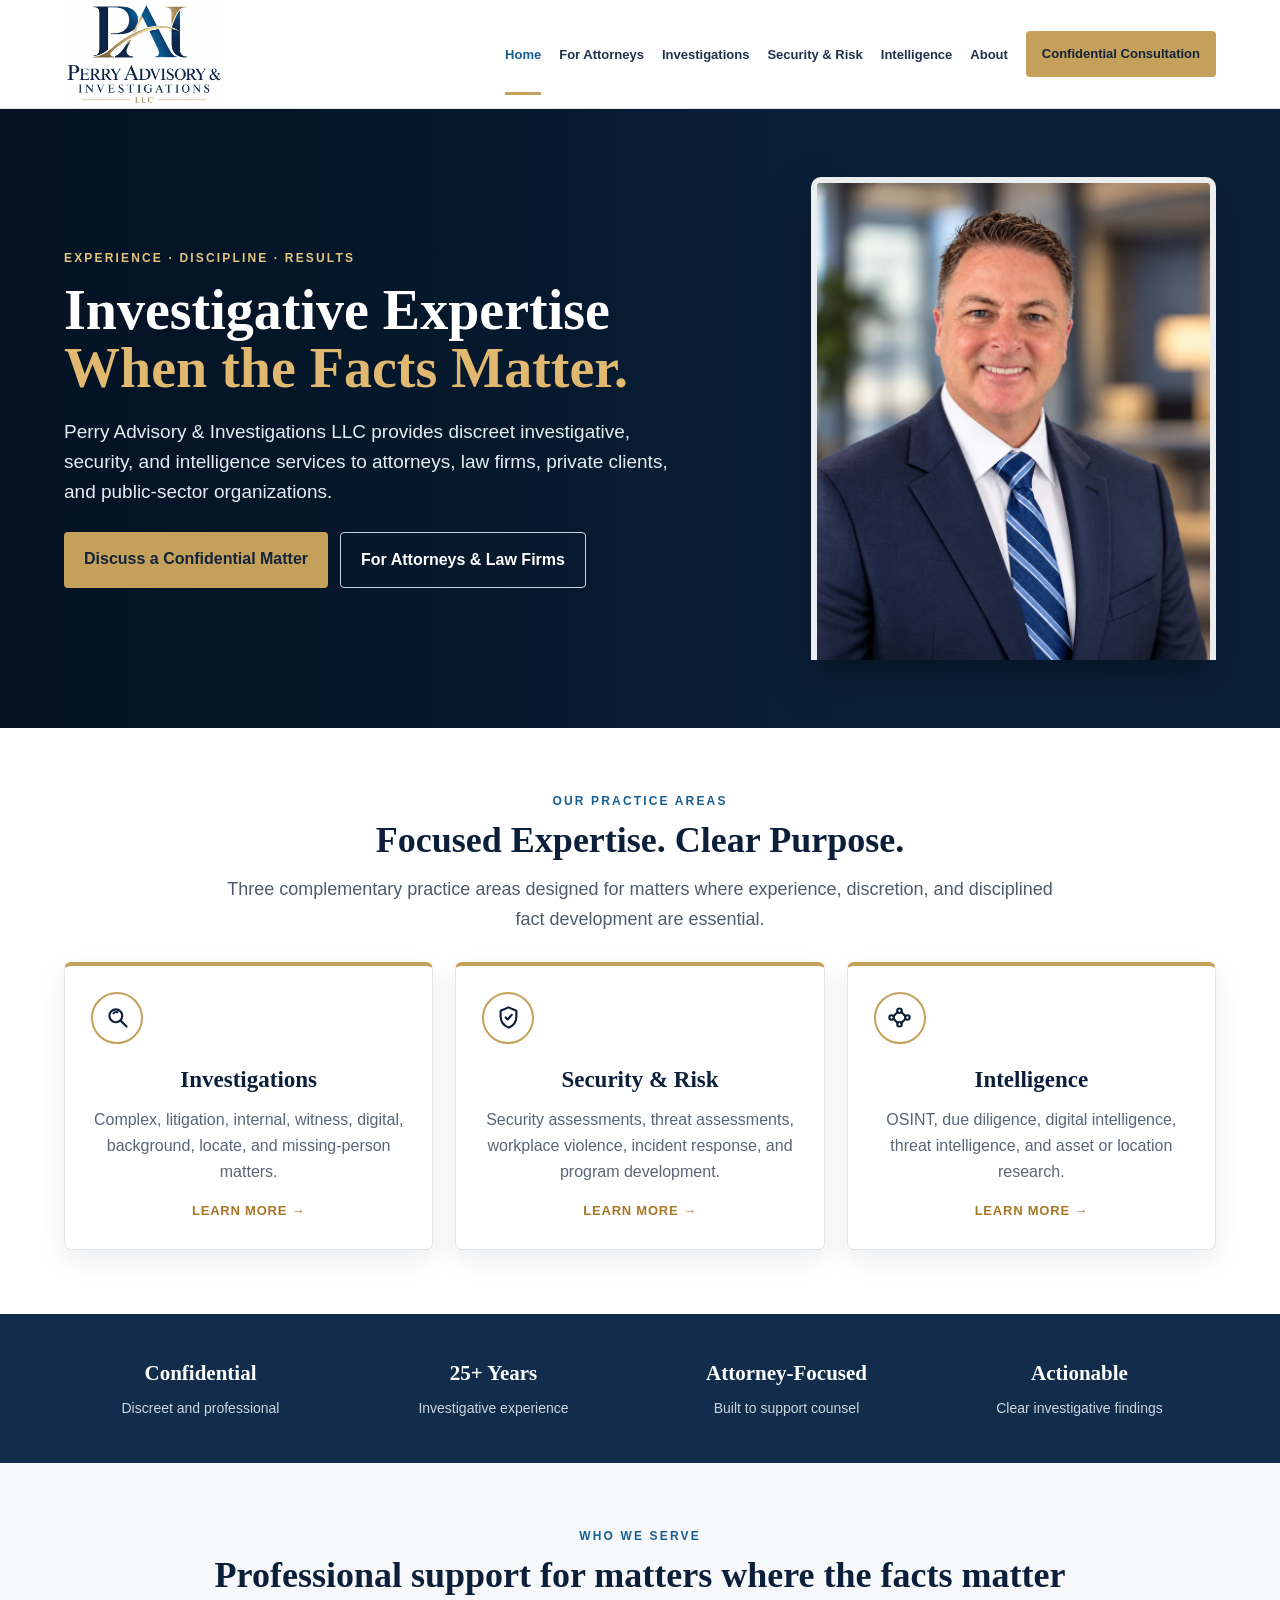
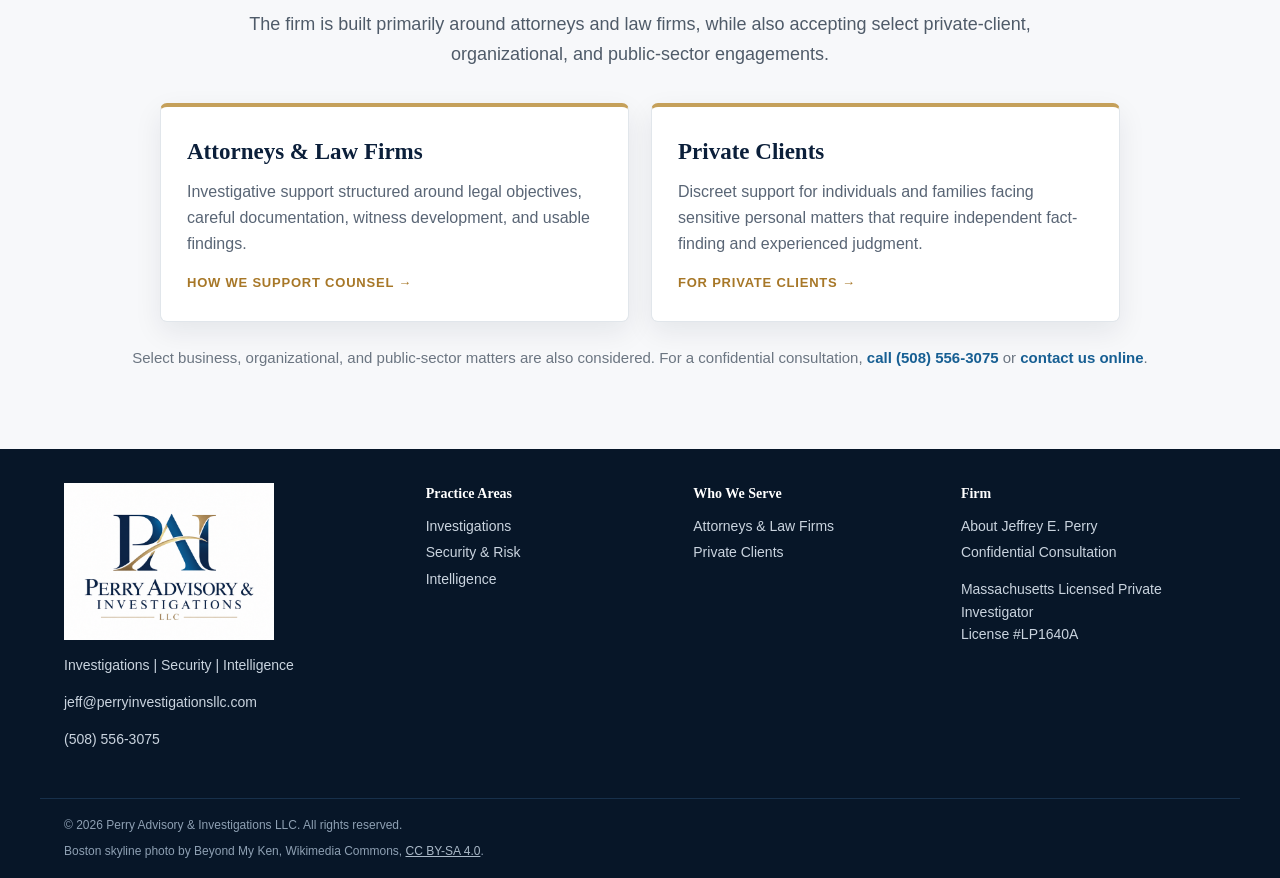
==== commit 5273e4f8: "Add files via upload" ====
--- a/index.html
+++ b/index.html
@@ -1,31 +1,6 @@
-<!doctype html><html lang="en"><head><meta charset="utf-8"><meta name="viewport" content="width=device-width,initial-scale=1"><title>Home | Perry Advisory & Investigations LLC</title><meta name="description" content="Investigations, security, and intelligence services for attorneys, law firms, private clients, and public-sector organizations."><meta name="robots" content="index,follow"><link rel="canonical" href="https://perryinvestigationsllc.com/"><meta property="og:title" content="Home | Perry Advisory & Investigations LLC"><meta property="og:description" content="Investigations, security, and intelligence services for attorneys, law firms, private clients, and public-sector organizations."><meta property="og:type" content="website"><meta property="og:site_name" content="Perry Advisory & Investigations LLC"><meta name="theme-color" content="#0b1f3a"><link rel="icon" type="image/png" href="[data-uri]